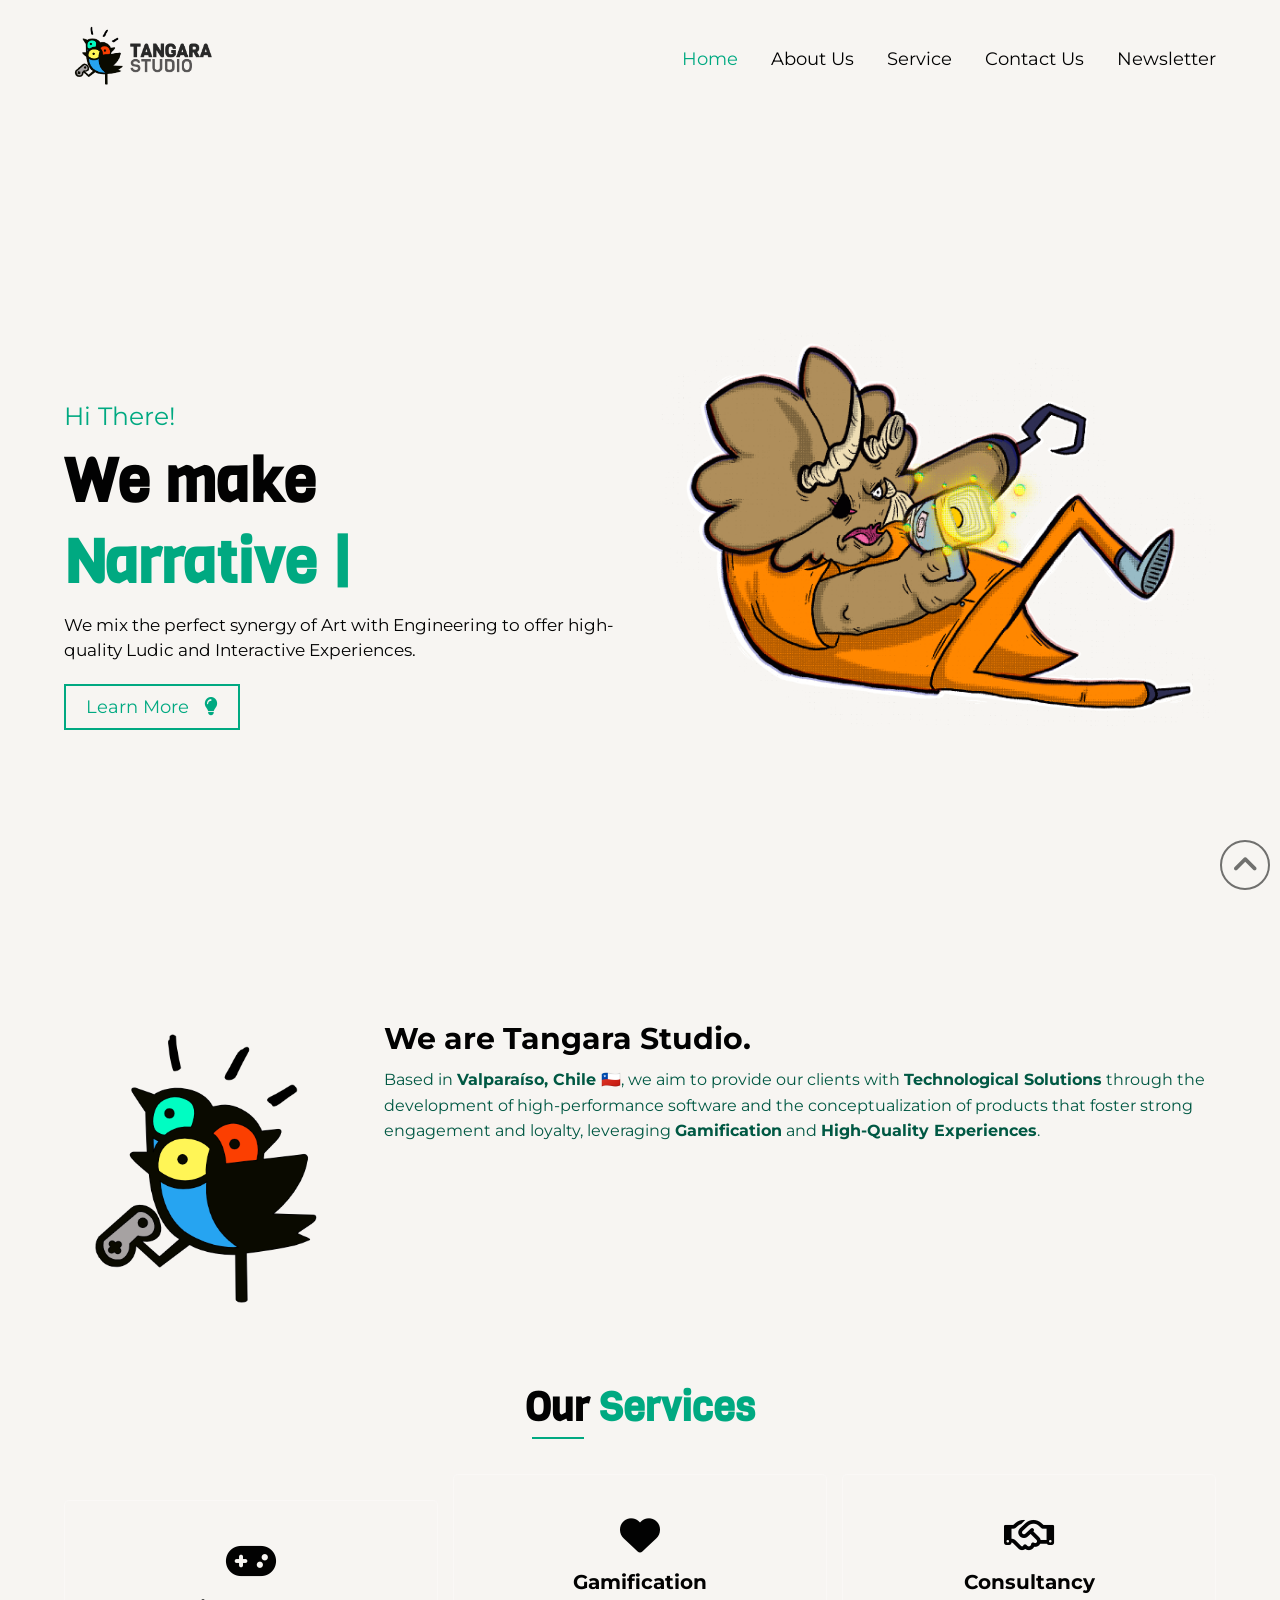
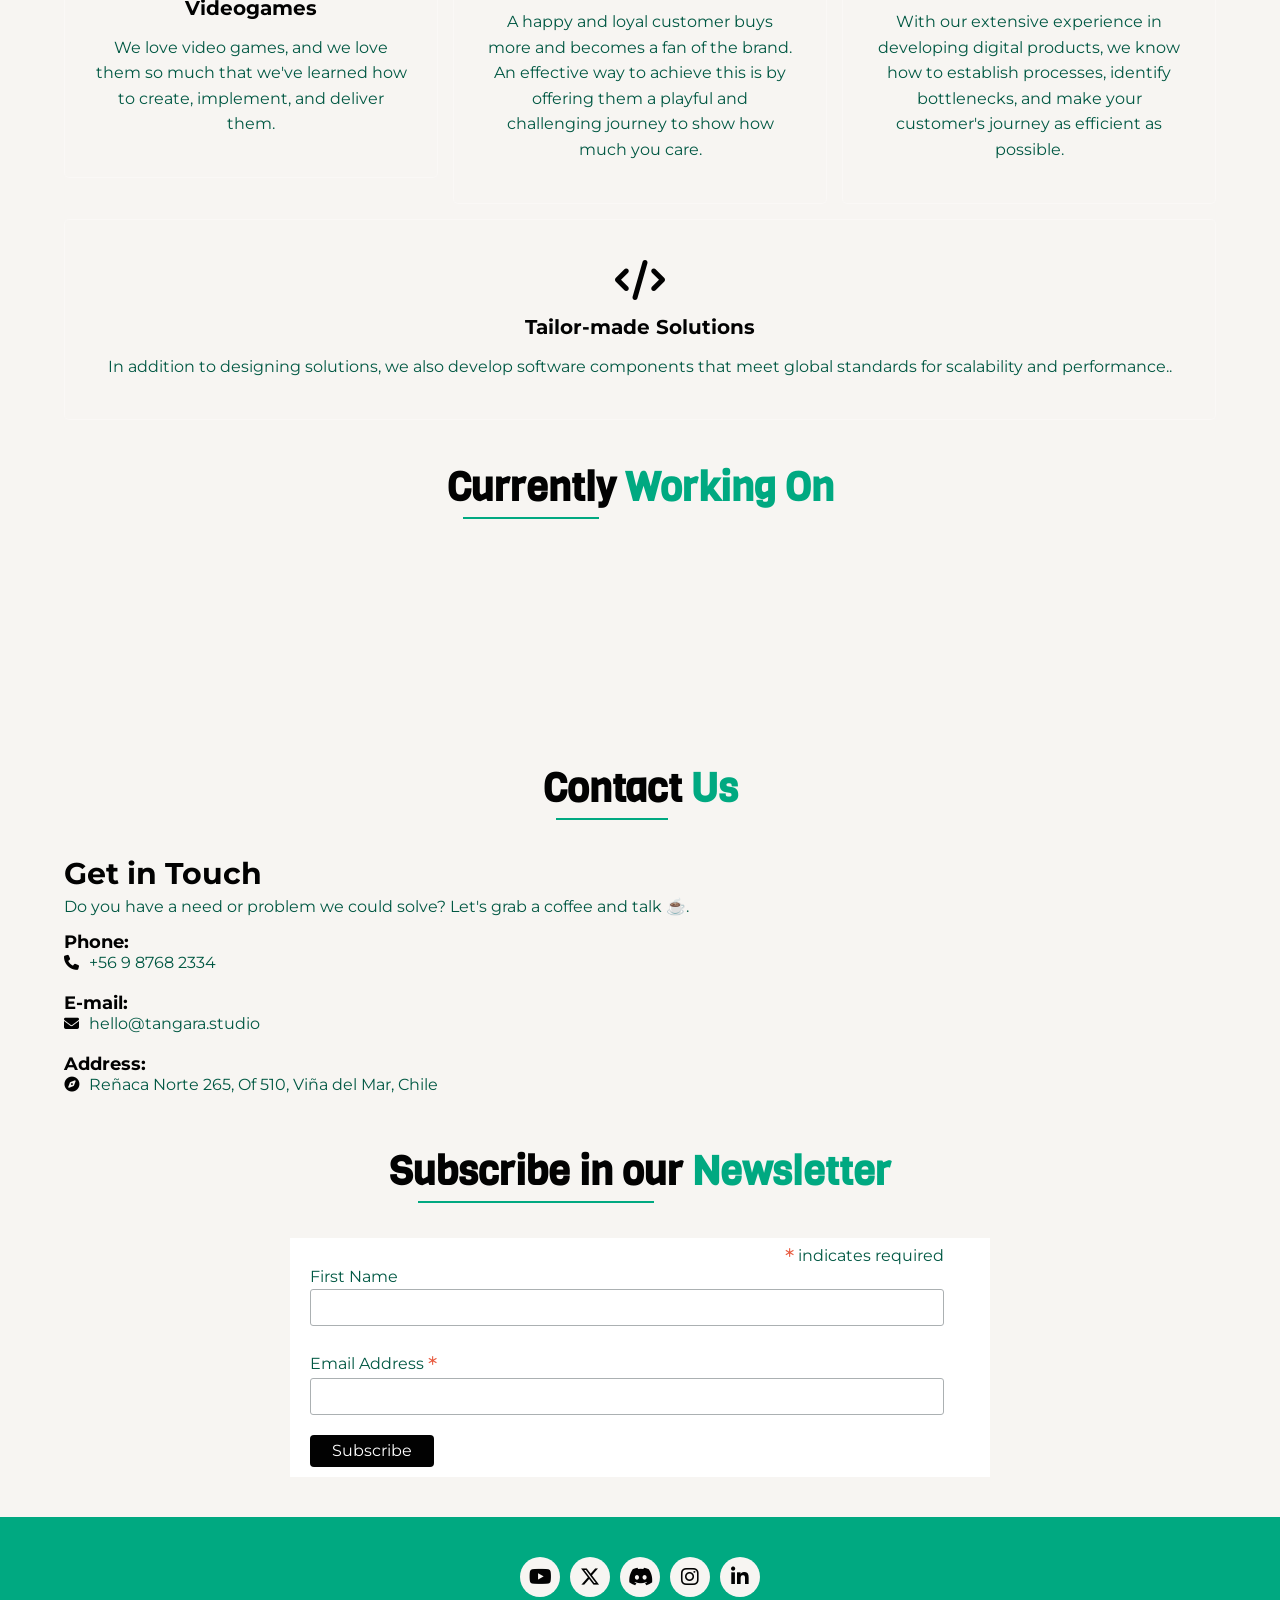
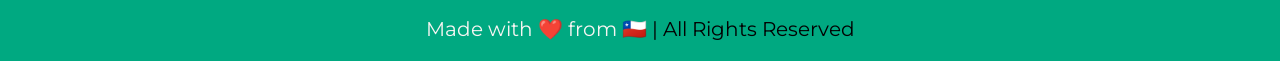
==== index.html @ 0d67e9f2 "Correcciones de CSS e inclusión de imágenes para carrousel" ====
<!DOCTYPE html>
<html lang="en">

<head>

    <meta charset="UTF-8">
    <meta http-equiv="X-UA-Compatible" content="IE=edge">
    <meta name="viewport" content="width=device-width, initial-scale=1.0">

    <!-- Title -->
    <title>Tangara Studio</title>

    <!-- Font-Awesome CSS -->
    <!-- <link rel="stylesheet" href="assets/vendors/font-awesome/css/all.min.css" /> -->
    <link rel="stylesheet" href="assets/vendors/fontawesome-free-6.6.0-web/css/all.css" />

    <!-- Swiper CSS -->
    <link rel="stylesheet" href="assets/vendors/swiper/swiper.css" />

    <!-- Magnific-Popup CSS -->
    <link rel="stylesheet" href="assets/vendors/magnific-popup/magnific-popup.css" />

    <!-- Custom Stylesheets -->
    <link rel="stylesheet" href="assets/css/main.css" />
    <link rel="stylesheet" href="assets/css/responsive.css" />

</head>

<body>


    <!-------------------- Scroll-Top Area (Start) -------------------->
    <a href="#home" class="scroll-top">
        <i class="fa-solid fa-angle-up"></i>
    </a>
    <!-------------------- Scroll-Top Area (End) -------------------->



    <!-------------------- Header Area (Start) -------------------->
    <header class="header">

        <!-- Logo -->
        <a class="logo" href="#home">
            <!-- <h2> Tangara Studio </h2>  -->
            <img src="assets/images/Logos/alpha Tangara horizontal@2x.png" alt="logo" width="160" />
        </a>
        <!-- Logo End -->

        <!-- Navbar -->
        <nav class="navbar">
            <a href="#home">Home</a>
            <a href="#about">About Us</a>
            <a href="#service">Service</a>
            <a href="#contact">Contact Us</a>
            <a href="#newsletter">Newsletter</a>
        </nav>

        <!-- Menubar -->
        <div class="fas fa-bars" id="menu-btn"></div>

    </header>
    <!-------------------- Header Area (End) -------------------->



    <!-------------------- Home Area (Start) -------------------->
    <section class="home" id="home">

        <div class="box-container">

            <div class="content">
                <div class="text">
                    <h2>Hi There!</h1>
                        <h1>We make <br><span class="typing-text"></span></h1>
                        <p>We mix the perfect synergy of Art with Engineering to offer high-quality Ludic and
                            Interactive Experiences.</p>
                        <a href="#about" class="btn">Learn More
                            <i class="fa-solid fa-lightbulb"></i>
                        </a>
                </div>
            </div>

            <div class="carousel-container">
                <img id="carousel-img" src="assets/images/TangaraCharacters/TS-dino.png" alt="Home-Carousel">
            </div>

        </div>

    </section>

    <!-------------------- Home Area (End) -------------------->



    <!-------------------- About Area (Start) -------------------->
    <section class="about" id="about">

        <div class="box-container">

            <img src="assets/images/Logos/alpha birds.png" width="300px" alt="About-Image" />


            <div class="content">

                <h2>We are Tangara Studio.</h2>
                <p>Based in <b>Valparaíso, Chile 🇨🇱</b>, we aim to provide our clients with <b>Technological
                        Solutions</b> through the development of high-performance software and the conceptualization of
                    products that foster strong engagement and loyalty, leveraging <b>Gamification</b> and
                    <b>High-Quality Experiences</b>.
                </p>

            </div>

        </div>

    </section>
    <!-------------------- About Area (End) -------------------->


    <!-------------------- Services Area (Start) -------------------->
    <section class="service" id="service">

        <div class="heading">
            <h2><span>Our</span> Services</h2>
        </div>

        <div class="box-container">

            <div class="service-item">
                <i class="fas fa-gamepad"></i>
                <h3>Videogames</h3>
                <p>We love video games, and we love them so much that we've learned how to create, implement, and
                    deliver them.</p>
            </div>

            <div class="service-item">
                <i class="fas fa-heart"></i>
                <h3>Gamification</h3>
                <p>A happy and loyal customer buys more and becomes a fan of the brand. An effective way to achieve this
                    is by offering them a playful and challenging journey to show how much you care.</p>
            </div>

            <div class="service-item">
                <i class="far fa-handshake"></i>
                <h3>Consultancy</h3>
                <p>With our extensive experience in developing digital products, we know how to establish processes,
                    identify bottlenecks, and make your customer's journey as efficient as possible.</p>
            </div>

            <div class="service-item">
                <i class="fas fa-code"></i>
                <h3>Tailor-made Solutions</h3>
                <p>In addition to designing solutions, we also develop software components that meet global standards
                    for scalability and performance..</p>
            </div>

        </div>

    </section>
    <!-------------------- Services Area (End) -------------------->

    <!-------------------- Currently Working on (Start) -------------------->
    <section class="working" id="working">

        <div class="heading">
            <h2><span>Currently</span> Working On</h2>
        </div>

        <iframe frameborder="10"
            src="https://itch.io/embed/2311735?linkback=true&amp;fg_color=020202&amp;link_color=00A981" width="552"
            height="167">
            <a href="https://tangara-studio.itch.io/dinopirates-from-inner-space">Dinopirates from Inner Space by
                Tangara Studio</a>
        </iframe>

    </section>
    <!-------------------- Currently Working on (End) -------------------->

    <!-------------------- Contact Area (Start) -------------------->
    <section class="contact" id="contact">

        <div class="heading">
            <h2><span>Contact</span> Us</h2>
        </div>

        <div class="box-container">

            <div class="contact-info">

                <h3>Get in Touch</h3>

                <p>Do you have a need or problem we could solve? Let's grab a coffee and talk ☕️.</p>

                <div class="info-item">
                    <h4>Phone:</h4>
                    <div class="detail">
                        <div class="fas fa-phone"></div>
                        <a href="tel:+56987682334">+56 9 8768 2334</a>
                    </div>
                </div>

                <div class="info-item">
                    <h4>E-mail:</h4>
                    <div class="detail">
                        <div class="fas fa-envelope"></div>
                        <a href="mailto:hello@tangara.studio">hello@tangara.studio</a>
                    </div>
                </div>

                <div class="info-item">
                    <h4>Address:</h4>
                    <div class="detail">
                        <div class="fas fa-compass"></div>
                        <a href="https://maps.app.goo.gl/rGtzah2mjFedoEVE9">Reñaca Norte 265, Of 510, Viña del Mar,
                            Chile</a>
                    </div>
                </div>
            </div>
        </div>

        </div>

    </section>
    <!-------------------- Contact Area (End) -------------------->


    <!-------------------- Newsletter (Start) -------------------->
    <section class="newsletter" id="newsletter">
        <div class="heading">
            <h2><span>Subscribe in our</span> Newsletter</h2>

            <!-- Este código fue copiado y pegado de Mailchimp para embeber el formulario -->
            <div id="mc_embed_shell">
                <!-- <link href="//cdn-images.mailchimp.com/embedcode/classic-061523.css" rel="stylesheet" type="text/css"> -->

                <div id="mc_embed_signup">
                    <form
                        action="https://gmail.us22.list-manage.com/subscribe/post?u=7eab723827e5bf510007f5cee&amp;id=c3466f1f83&amp;f_id=00d2d6e1f0"
                        method="post" id="mc-embedded-subscribe-form" name="mc-embedded-subscribe-form" class="validate"
                        target="_blank">
                        <div id="mc_embed_signup_scroll">
                            <!-- <h2>Subscribe</h2> -->
                            <div class="indicates-required">
                                <p><span class="asterisk">*</span> indicates required</p>
                            </div>
                            <div class="mc-field-group">
                                <label for="mce-FNAME">
                                    First Name
                                </label>
                                <input type="text" name="FNAME" class=" text" id="mce-FNAME" value="">
                            </div>
                            <div class="mc-field-group">
                                <label for="mce-EMAIL">Email Address <span class="asterisk">*</span>
                                </label>
                                <input type="email" name="EMAIL" class="required email" id="mce-EMAIL" value=""
                                    required="">
                            </div>
                            <div id="mce-responses" class="clear">
                                <div class="response" id="mce-error-response" style="display: none;"></div>
                                <div class="response" id="mce-success-response" style="display: none;"></div>
                            </div>
                            <div aria-hidden="true" style="position: absolute; left: -5000px;"><input type="text"
                                    name="b_7eab723827e5bf510007f5cee_c3466f1f83" tabindex="-1" value=""></div>
                            <div class="clear"><input type="submit" name="subscribe" id="mc-embedded-subscribe"
                                    class="button" value="Subscribe"></div>
                        </div>
                    </form>
                </div>

                <script type="text/javascript"
                    src="//s3.amazonaws.com/downloads.mailchimp.com/js/mc-validate.js"></script>
                <script
                    type="text/javascript">(function ($) { window.fnames = new Array(); window.ftypes = new Array(); fnames[1] = 'FNAME'; ftypes[1] = 'text'; fnames[0] = 'EMAIL'; ftypes[0] = 'email'; fnames[2] = 'LNAME'; ftypes[2] = 'text'; fnames[3] = 'ADDRESS'; ftypes[3] = 'address'; fnames[4] = 'PHONE'; ftypes[4] = 'phone'; fnames[5] = 'BIRTHDAY'; ftypes[5] = 'birthday'; }(jQuery)); var $mcj = jQuery.noConflict(true);</script>
            </div>

        </div>
    </section>
    <!-------------------- Newsletter (End) -------------------->


    <!-------------------- Footer Area (Start) -------------------->
    <footer>

        <div class="social">
            <!-- <a href="#" class="fab fa-facebook-f"></a> -->
            <a target="_blank" href="https://www.youtube.com/@TangaraStudio" class="fab fa-youtube"></a>
            <a target="_blank" href="https://x.com/TangaraStudio" class="fab fa-x-twitter"></a>
            <a target="_blank" href="https://discord.gg/HT5Vwm8eYu" class="fab fa-discord"></a>
            <a target="_blank" href="https://www.instagram.com/tangara.studio/" class="fab fa-instagram"></a>
            <a target="_blank" href="https://www.linkedin.com/company/tangara-studio/" class="fab fa-linkedin-in"></a>
        </div>

        <div class="content">
            <p><span>Made with ❤️ from 🇨🇱</span> | All Rights Reserved</p>
        </div>
    </footer>
    <!-------------------- Footer Area (End) -------------------->

    <!-- JQuery -->
    <script src="assets/vendors/jquery/jquery-3.6.0.js"></script>

    <!-- SWIPER JS -->
    <script src="assets/vendors/swiper/swiper.js"></script>

    <!-- Magnific-Popup JS -->
    <script src="assets/vendors/magnific-popup/jquery.magnific-popup.js"></script>

    <!-- Typed JS -->
    <script src="assets/vendors/typed/typed.js"></script>

    <!-- Custom Script File -->
    <script src="assets/js/script.js"></script>
    <script src="assets/js/scroll-spy.js"></script>
    <script src="assets/js/counter-up.js"></script>
    <script src="assets/js/portfolio.js"></script>
    <script src="assets/js/testi-slider.js"></script>
    <script src="assets/js/blog-slider.js"></script>

    <!---------------- Custom Script ---------------->

    <!-- Typed Script -->
    <script>
        var typed = new Typed('.typing-text', {
            strings: ['Narrative Experiences', 'Videogames', 'Tailor-made Solutions', 'Gamification'],
            typeSpeed: 120,
            loop: true
        });
    </script>

    <!-- Carousel -->
    <script src="assets/js/carrousel.js"></script>

</body>

</html>
---- assets/css/main.css ----
/* Table of Contents
----------------------------------

0- Global CSS
1- Heading CSS
2- Button CSS
3- Header Area CSS
4- Home Area CSS
5- About Area CSS
6- Services Area CSS
7- Currently Working On CSS
8- Contact Area CSS
9- Newsletter Area CSS
10- Footer Area CSS
11- Scroll-Top Area CSS

*/


/*--------------------- 0- Global CSS (Start) ---------------------*/
/*@import url('https://fonts.googleapis.com/css2?family=Roboto:wght@100;300;400;500;700;900&display=swap');*/
@import url('https://fonts.googleapis.com/css2?family=Viga&display=swap');
@import url('https://fonts.googleapis.com/css2?family=Montserrat:ital,wght@0,100..900;1,100..900&family=Viga&display=swap');


:root {
    --darkgreen: #BC8CF2;
    --green: #00FDC2;
    --darkgreen: #00A981;
    --white: #F7F5F2;
    --black: #020202;
    --grey: #005843;

    --titles-font-family: "Viga", sans-serif;
    --font-family: "Montserrat", sans-serif;
}

* {
    font-family: var(--font-family);
    -webkit-box-sizing: border-box;
    box-sizing: border-box;
    margin: 0;
    padding: 0;
    text-decoration: none;
    border: none;
    outline: none;
    -webkit-transition: all 0.2s linear;
    -moz-transition: all 0.2s linear;
    -o-transition: all 0.2s linear;
    transition: all 0.2s linear;
}

*::selection {
    color: var(--black);
    background-color: var(--darkgreen);
}

html {
    font-size: 62.5%;
    overflow-x: hidden;
    scroll-behavior: smooth;
    scroll-padding-top: 6rem;
}

body {
    background-color: var(--white);
}

section {
    padding: 2rem 5%;
}

::-webkit-scrollbar {
    width: 0.8rem;
}

::-webkit-scrollbar-thumb {
    border-radius: 1rem;
    background-color: var(--darkgreen);
}

::-webkit-scrollbar-track {
    background-color: var(--white);
}

.swiper-pagination-bullet {
    height: 1rem;
    width: 1rem;
    border-radius: 50rem;
    background-color: var(--grey);
}

.swiper-pagination-bullet-active {
    width: 3rem;
    background: var(--darkgreen);
}

/*--------------------- 0- Global CSS (End) ---------------------*/



/*--------------------- 1- Heading CSS (Start) ---------------------*/
.heading {
    margin-bottom: 2rem;
}

.heading h2 {
    font-family: var(--titles-font-family);
    text-align: center;
    padding-bottom: 2rem;
    color: var(--darkgreen);
    font-size: 4rem;
}

.heading h2 span {
    font-family: var(--titles-font-family);
    position: relative;
    z-index: 0;
    color: var(--black);
}

.heading h2 span::before {
    content: '';
    position: absolute;
    bottom: -0.5rem;
    left: 0;
    z-index: -1;
    background: var(--darkgreen);
    height: 0.2rem;
    width: 80%;
    margin-left: 10%;
}

/*--------------------- 1- Heading CSS (End) ---------------------*/



/*--------------------- 2- Button CSS (Start) ---------------------*/
.btn {
    display: inline-block;
    padding: 1rem 2rem;
    font-size: 1.8rem;
    color: var(--darkgreen);
    background-color: transparent;
    border: 0.2rem solid var(--darkgreen);
}

.btn i {
    padding-left: 1rem;
}

.btn:hover {
    color: var(--black);
    background-color: var(--darkgreen);
    cursor: pointer;
}

/*--------------------- 2- Button CSS (End) ---------------------*/



/*--------------------- 3- Header Area CSS (Start) ---------------------*/
header {
    position: fixed;
    top: 0;
    left: 0;
    width: 100%;
    padding: 2rem 5%;
    display: -webkit-box;
    display: -ms-flexbox;
    display: flex;
    -webkit-box-pack: justify;
    -ms-flex-pack: justify;
    justify-content: space-between;
    -webkit-box-align: center;
    -ms-flex-align: center;
    align-items: center;
    background: transparent;
    -webkit-transition: all 0.5s linear;
    -moz-transition: all 0.5s linear;
    -o-transition: all 0.5s linear;
    transition: all 0.5s linear;
    z-index: 999;
}

header.sticky {
    border-bottom: 0.1rem solid var(--darkgreen);
    /* background: rgba(255, 255, 255, 0.8); */
    background: var(--white);
    opacity: 0.9;
}

header .logo h2 {
    font-size: 2.5rem;
    font-weight: 900;
    color: var(--darkgreen);
    text-transform: uppercase;
    letter-spacing: 0.2rem;
}

header .navbar a {
    color: var(--black);
    font-size: 1.8rem;
    margin-left: 3rem;
}

header .navbar a:hover,
header .navbar a.active {
    color: var(--darkgreen);
}

header #menu-btn {
    font-size: 3rem;
    color: var(--black);
    cursor: pointer;
    -webkit-transition: all 0.5s linear;
    -moz-transition: all 0.5s linear;
    -o-transition: all 0.5s linear;
    transition: all 0.5s linear;
    display: none;
}

header .fa-times {
    -webkit-transform: rotate(180deg);
    transform: rotate(180deg);
}

header #menu-btn:hover {
    color: var(--darkgreen);
}

/*--------------------- 3- Header Area CSS (End) ---------------------*/


/* TEMP */


/*CSS3 Animation Effects for Magnific Popup*/

/* start state */
.mfp-newspaper .mfp-with-anim {
    opacity: 0;
    -webkit-transition: all 0.2s ease-in-out;
    transition: all 0.2s ease-in-out;

    -webkit-transform: scale(0) rotate(500deg);
    transform: scale(0) rotate(500deg);
}

.mfp-newspaper.mfp-bg {
    opacity: 0;
    -webkit-transition: all 0.2s ease-in-out;
    transition: all 0.2s ease-in-out;
}

/* animate in */
.mfp-newspaper.mfp-ready .mfp-with-anim {
    opacity: 1;
    -webkit-transform: scale(1) rotate(0deg);
    transform: scale(1) rotate(0deg);
}

.mfp-newspaper.mfp-ready.mfp-bg {
    opacity: 0.8;
}

/* animate out */
.mfp-newspaper.mfp-removing .mfp-with-anim {
    -webkit-transform: scale(0) rotate(500deg);
    transform: scale(0) rotate(500deg);
    opacity: 0;
}

.mfp-newspaper.mfp-removing.mfp-bg {
    opacity: 0;
}


/*--------------------- 4- Home Area CSS (Start) ---------------------*/
.home {
    padding: 0rem 5%;
    margin-top: 80px;
    background-color: var(--white);
    min-height: 100vh;
}

.home .box-container {
    min-height: 100vh;
    display: -webkit-box;
    display: -ms-flexbox;
    display: flex;
    -webkit-box-pack: center;
    -ms-flex-pack: center;
    justify-content: center;
    -webkit-box-align: center;
    -ms-flex-align: center;
    align-items: center;
    -ms-flex-wrap: wrap;
    flex-wrap: wrap;
    gap: 4rem;
}

.home .carousel-container {
    text-align: center;
    -webkit-box-flex: 1;
    -ms-flex: 1 1 40rem;
    flex: 1 1 40rem;
    /* width: 500px;
    height: 300px;
    position: relative;
    margin: auto;
    overflow: hidden; */
}

.home .carousel-container img {
    /* height: 40rem;
    width: 40rem;
    object-fit: scale-down; */
    width: 100%;
    height: 100%;
    object-fit: scale-down;
    /* position: absolute; */
    /* opacity: 0; */
    transition: opacity 1s ease-in-out, transform 1s ease-out; /* Transición de entrada/salida */
}

.visible {
    opacity: 1;
    transform: translateX(0px);
}

.invisible {
    opacity: 0;
    transform: translateX(-50px); 
}

.home .content {
    -webkit-box-flex: 1;
    -ms-flex: 1 1 40rem;
    flex: 1 1 40rem;

    display: -webkit-box;
    display: -ms-flexbox;
    display: flex;

    -webkit-box-pack: center;
    -ms-flex-pack: center;
    justify-content: center;

    -webkit-box-align: center;
    -ms-flex-align: center;
    align-items: center;

    margin-top: 7rem;
}

.home .content h2 {
    font-size: 2.5rem;
    font-weight: 400;
    color: var(--darkgreen);
}

.home .content h1 {
    font-family: var(--titles-font-family);
    font-size: 6rem;
    color: var(--black);
    padding: 1rem 0;
    text-transform: none;
}

.home .content h1 span {
    font-family: var(--titles-font-family);
    color: var(--darkgreen);

}

.home .content p {
    font-size: 1.7rem;
    font-weight: 400;
    color: var(--black);
    padding-bottom: 2rem;
    line-height: 1.5;
}

/*--------------------- 4- Home Area CSS (End) ---------------------*/



/*--------------------- 5- About Area CSS (Start) ---------------------*/
.about .box-container {
    display: -webkit-box;
    display: -ms-flexbox;
    display: flex;
    -webkit-box-pack: center;
    -ms-flex-pack: center;
    justify-content: center;
    -ms-flex-wrap: wrap;
    flex-wrap: wrap;
    gap: 2rem;
    padding: 2rem 0;
}

.about .image {
    width: 32rem;
    text-align: center;
}

.about .image img {
    width: 100%;
    border: 1rem solid var(--darkgreen);
}

.about .content {
    -webkit-box-flex: 1;
    -ms-flex: 1 1 55rem;
    flex: 1 1 55rem;
}

.about .content h2 {
    font-size: 3rem;
    color: var(--black);
    padding-bottom: 1rem;
}

.about .content>p {
    font-size: 1.6rem;
    color: var(--grey);
    line-height: 1.6;
    padding-bottom: 1rem;
}

.about .content .about-info {
    display: -webkit-box;
    display: -ms-flexbox;
    display: flex;
    -webkit-box-pack: start;
    -ms-flex-pack: start;
    justify-content: flex-start;
    -webkit-box-align: center;
    -ms-flex-align: center;
    align-items: center;
    -ms-flex-wrap: wrap;
    flex-wrap: wrap;
    gap: 1rem;
}

.about .content .about-info .info {
    -webkit-box-flex: 1;
    -ms-flex: 1 1 15rem;
    flex: 1 1 15rem;
}

.about .content .about-info .info h4 {
    font-size: 1.6rem;
    color: var(--black);
    padding-bottom: 1rem;
}

.about .content .about-info .info span {
    font-size: 1.6rem;
    font-weight: 400;
    color: var(--grey);
}

.about .content .about-info .info .btn {
    margin-top: 1rem;
}

.counting {
    -webkit-box-flex: 1;
    -ms-flex: 1 1 35rem;
    flex: 1 1 35rem;
    display: -webkit-box;
    display: -ms-flexbox;
    display: flex;
    -webkit-box-align: center;
    -ms-flex-align: center;
    align-items: center;
    -webkit-box-pack: center;
    -ms-flex-pack: center;
    justify-content: center;
    -ms-flex-wrap: wrap;
    flex-wrap: wrap;
    gap: 1rem;
}

.counting .box {
    -webkit-box-flex: 1;
    -ms-flex: 1 1 18rem;
    flex: 1 1 18rem;
    text-align: center;
    background-color: #222;
    padding: 2rem;
}

.counting .box .count {
    font-size: 3.5rem;
    color: var(--darkgreen);
    padding-bottom: 0.5rem;
}

.counting .box h3 {
    font-size: 1.8rem;
    color: var(--black);
}

.skill-container {
    padding: 2rem 0;
}

.skills {
    display: -webkit-box;
    display: -ms-flexbox;
    display: flex;
    -ms-flex-wrap: wrap;
    flex-wrap: wrap;
}

.skill-item {
    -webkit-box-flex: 1;
    -ms-flex: 1 1 30rem;
    flex: 1 1 30rem;
    margin-right: 1.5rem;
}

.skill-item .box {
    padding: 1rem 0;
}

.skill-item .box h3 {
    display: -webkit-box;
    display: -ms-flexbox;
    display: flex;
    -webkit-box-pack: justify;
    -ms-flex-pack: justify;
    justify-content: space-between;
    padding: .7rem 0;
    font-size: 1.7rem;
    color: var(--black);
    font-weight: 400;
}

.skill-item .box .progress-bar {
    width: 100%;
    background: #222;
    overflow: hidden;
    height: 1rem;
    border-radius: 50rem;
}

.skill-item .box .progress-bar span {
    display: block;
    height: 100%;
    background: var(--darkgreen);
}

.skill-item.item1 .box:nth-child(1) .progress-bar span {
    width: 95%;
}

.skill-item.item1 .box:nth-child(2) .progress-bar span {
    width: 90%;
}

.skill-item.item1 .box:nth-child(3) .progress-bar span {
    width: 85%;
}

.skill-item.item2 .box:nth-child(1) .progress-bar span {
    width: 75%;
}

.skill-item.item2 .box:nth-child(2) .progress-bar span {
    width: 65%;
}

.skill-item.item2 .box:nth-child(3) .progress-bar span {
    width: 60%;
}

/*--------------------- 5- About Area CSS (End) ---------------------*/


/*--------------------- 6- Services Area CSS (Start) ---------------------*/
.service .box-container {
    display: -webkit-box;
    display: -ms-flexbox;
    display: flex;
    -webkit-box-pack: center;
    -ms-flex-pack: center;
    justify-content: center;
    -webkit-box-align: center;
    -ms-flex-align: center;
    align-items: center;
    -ms-flex-wrap: wrap;
    flex-wrap: wrap;
    gap: 1.5rem;
}

.service-item {
    -webkit-box-flex: 1;
    -ms-flex: 1 1 33rem;
    flex: 1 1 33rem;
    background-color: var(--white);
    padding: 4rem 3rem;
    text-align: center;
    border: 0.1rem solid rgba(255, 255, 255, 0.3);
    border-radius: 0.5rem;
    -webkit-transition: all 0.5s linear;
    -moz-transition: all 0.5s linear;
    -o-transition: all 0.5s linear;
    transition: all 0.5s linear;
}

.service-item:hover {
    background-color: var(--darkgreen);
}

.service-item i {
    color: var(--black);
    font-size: 4rem;
}

.service-item h3 {
    font-size: 2rem;
    color: var(--black);
    padding: 1.5rem 0;
}

.service-item p {
    font-size: 1.6rem;
    color: var(--grey);
    line-height: 1.6;
}

.service-item:hover p {
    color: var(--black);
}

/*--------------------- 6- Services Area CSS (End) ---------------------*/

/*--------------------- 7- Currently Working On (Start) ---------------------*/


.working iframe {
    display: block;
    margin-left: auto;
    margin-right: auto;
    width: 80%;
    max-width: 700px;
    /* Máximo ancho */
    min-width: 517px;
    /* Mínimo ancho */
}

/*--------------------- 7- Currently Working On (End) ---------------------*/

/*--------------------- 8- Contact Area CSS (Start) ---------------------*/
.contact .alert {
    font-size: 2rem;
    color: var(--darkgreen);
    border-radius: 0.5rem;
    padding-left: 1rem;
}

.contact .box-container {
    display: -webkit-box;
    display: -ms-flexbox;
    display: flex;
    -webkit-box-pack: center;
    -ms-flex-pack: center;
    justify-content: center;
    -webkit-box-align: center;
    -ms-flex-align: center;
    align-items: center;
    -ms-flex-wrap: wrap;
    flex-wrap: wrap;
    gap: 2rem;
}

.contact-info {
    -webkit-box-flex: 1;
    -ms-flex: 1 1 42rem;
    flex: 1 1 42rem;
}

.contact-info h3 {
    font-size: 3rem;
    color: var(--black);
}

.contact-info>p {
    font-size: 1.6rem;
    color: var(--grey);
    padding: 0.5rem 0;
}

.contact-info a {
    font-size: 1.6rem;
    color: var(--grey);
}

.contact-info a:hover {
    font-size: 1.6rem;
    color: var(--darkgreen);
}

.contact-info .info-item {
    padding: 1rem 0;
}

.contact-info .info-item div {
    gap: 10px;
}

.contact-info .info-item .gmail,
.contact-info .info-item .linkedin,
.contact-info .info-item .github {
    text-transform: none;
}

.contact-info .info-item h4 {
    font-size: 1.8rem;
    color: var(--black);
}

.contact-info .info-item .detail {
    display: -webkit-box;
    display: -ms-flexbox;
    display: flex;
    -webkit-box-align: center;
    -ms-flex-align: center;
    align-items: center;
}

.contact-info .info-item .detail .fas,
.contact-info .info-item .detail .fab {
    border-radius: 50%;
    color: var(--black);
    display: -webkit-box;
    display: -ms-flexbox;
    display: flex;
    ;
    -webkit-box-pack: center;
    -ms-flex-pack: center;
    justify-content: center;
    -webkit-box-align: center;
    -ms-flex-align: center;
    align-items: center;
    font-size: 1.5rem;
}

.contact-info .info-item .detail p {
    font-size: 1.6rem;
    color: var(--grey);
    line-height: 1.6;
    padding-left: 1rem;
}

.contact-form {
    -webkit-box-flex: 1;
    -ms-flex: 1 1 42rem;
    flex: 1 1 42rem;
}

.contact-form .box {
    width: 100%;
    text-transform: none;
    color: var(--grey);
    font-size: 1.6rem;
    border: 0.1rem solid rgba(0, 0, 0, 0.1);
    padding: 1.5rem;
    margin: 0.5rem 0;
    background-color: #222;
}

.contact-form .box:focus {
    border-color: var(--black);
}

.contact-form .box::placeholder {
    color: var(--grey);
}

.contact-form textarea {
    height: 15rem;
    resize: none;
}

.contact-form .btn {
    margin-top: 1rem;
}

/*--------------------- 8- Contact Area CSS (End) ---------------------*/


/*--------------------- 9- Newsletter Area CSS (Start) ---------------------*/

/* MailChimp Form Embed Code - Classic - 12/17/2015 v10.7 */
#mc_embed_signup form {display:block; position:relative; text-align:left; margin: 20px}
#mc_embed_signup h2 {font-weight:bold; padding:0; margin:15px 0; font-size:1.4em;}
#mc_embed_signup input {border: 1px solid #ABB0B2; -webkit-border-radius: 3px; -moz-border-radius: 3px; border-radius: 3px;}
#mc_embed_signup input[type=checkbox]{-webkit-appearance:checkbox;}
#mc_embed_signup input[type=radio]{-webkit-appearance:radio;}
#mc_embed_signup input:focus {border-color:#333;}
#mc_embed_signup .small-meta {font-size: 11px;}
#mc_embed_signup .nowrap {white-space:nowrap;}

#mc_embed_signup .mc-field-group {clear:left; position:relative; width:96%; padding-bottom:3%; min-height:50px; display:grid;}
#mc_embed_signup .size1of2 {clear:none; float:left; display:inline-block; width:46%; margin-right:4%;}
* html #mc_embed_signup .size1of2 {margin-right:2%; /* Fix for IE6 double margins. */}
#mc_embed_signup .mc-field-group label {display:block; margin-bottom:3px;}
#mc_embed_signup .mc-field-group input {display:block; width:100%; padding:8px 0; text-indent:2%;}
#mc_embed_signup .mc-field-group select {display:inline-block; width:99%; padding:5px 0; margin-bottom:2px;}
#mc_embed_signup .mc-address-fields-group {display:flex; flex-direction:row; justify-content:space-evenly; width:96%; gap:15px;}
#mc_embed_signup .mc-sms-phone-group {display:flex; flex-direction:row; justify-content:space-evenly; width:96%; gap:15px; padding-top:5px;}

#mc_embed_signup .datefield, #mc_embed_signup .phonefield-us{padding:5px 0;}
#mc_embed_signup .datefield input, #mc_embed_signup .phonefield-us input{display:inline; width:60px; margin:0 2px; letter-spacing:1px; text-align:center; padding:5px 0 2px 0;}
#mc_embed_signup .phonefield-us .phonearea input, #mc_embed_signup .phonefield-us .phonedetail1 input{width:40px;}
#mc_embed_signup .datefield .monthfield input, #mc_embed_signup .datefield .dayfield input{width:30px;}
#mc_embed_signup .datefield label, #mc_embed_signup .phonefield-us label{display:none;}

#mc_embed_signup .indicates-required {text-align:right; font-size:11px; margin-right:4%;}
#mc_embed_signup .asterisk {color:#e85c41; font-size:150%; font-weight:normal; position:relative; top:5px;}     
#mc_embed_signup .clear {clear:both;}
#mc_embed_signup .foot {display:grid; grid-template-columns: 3fr 1fr; width:96%; align-items: center;}
@media screen and (max-width:400px) {#mc_embed_signup .foot {display:grid; grid-template-columns: 1fr; width:100%; align-items: center;}}

@media screen and (max-width:400px) {#mc_embed_signup .referralBadge {width:50%;}}

#mc_embed_signup .brandingLogo {justify-self:right;}
@media screen and (max-width:400px) {#mc_embed_signup .brandingLogo {justify-self:left;}}

#mc_embed_signup .mc-field-group.input-group ul {margin:0; padding:5px 0; list-style:none;}
#mc_embed_signup .mc-field-group.input-group ul li {display:block; padding:3px 0; margin:0;}
#mc_embed_signup .mc-field-group.input-group label {display:inline;}
#mc_embed_signup .mc-field-group.input-group input {display:inline; width:auto; border:none;}

#mc_embed_signup div#mce-responses {float:left; top:-1.4em; padding:0em .5em 0em .5em; overflow:hidden; width:90%; margin: 0 5%; clear: both;}
#mc_embed_signup div.response {margin:1em 0; padding:1em .5em .5em 0; font-weight:bold; float:left; top:-1.5em; z-index:1; width:80%;}
#mc_embed_signup #mce-error-response {display:none;}
#mc_embed_signup #mce-success-response {color:#529214; display:none;}
#mc_embed_signup label.error {display:block; float:none; width:auto; margin-left:1.05em; text-align:left; padding:.5em 0;}
#mc_embed_signup .helper_text {color: #8d8985; margin-top: 2px; display: inline-block; padding: 3px; background-color: rgba(255,255,255,0.85); -webkit-border-radius: 3px; -moz-border-radius: 3px; border-radius: 3px; font-size: 14px; font-weight: normal; z-index: 1;}

#mc-embedded-subscribe {clear:both; width:auto; display:block; margin:1em 0 1em 5%;}
#mc_embed_signup #num-subscribers {font-size:1.1em;}
#mc_embed_signup #num-subscribers span {padding:.5em; border:1px solid #ccc; margin-right:.5em; font-weight:bold;}

#mc_embed_signup #mc-embedded-subscribe-form div.mce_inline_error {display:inline-block; margin:2px 0 1em 0; padding:3px; background-color:rgba(255,255,255,0.85); -webkit-border-radius: 3px; -moz-border-radius: 3px; border-radius: 3px; font-size:14px; font-weight:normal; z-index:1; color:#e85c41;}
#mc_embed_signup #mc-embedded-subscribe-form input.mce_inline_error {border:2px solid #e85c41;}


/* CUSTOM */

#mc_embed_signup {
    background: #fff;
    false;

    display: block;
    margin-left: auto;
    margin-right: auto;
    max-width: 700px;
    /* Máximo ancho */
    min-width: 517px;
    /* Mínimo ancho */
}

#mc_embed_signup label {
    font-size: 1.6rem;
    color: var(--grey);
}

#mc_embed_signup p {
    font-size: 1.6rem;
    color: var(--grey);
}

#mc_embed_signup input {
    font-size: 1.6rem;
    color: var(--grey);
}

#mc_embed_signup .button {
    clear: both;
    background-color: var(--black);
    border: 0 none;
    border-radius: 4px;
    transition: all 0.23s ease-in-out 0s;
    color: #FFFFFF;
    cursor: pointer;
    display: inline-block;
    font-size: 1.6rem;
    font-weight: normal;
    height: 32px;
    line-height: 32px;
    margin: 0 5px 10px 0;
    padding: 0 22px;
    text-align: center;
    text-decoration: none;
    vertical-align: top;
    white-space: nowrap;
    width: fit-content;
    width: -moz-fit-content;
}

#mc_embed_signup .button:hover {
    background-color: var(--darkgreen);
}

/*--------------------- 9- Newsletter Area CSS (End) ---------------------*/

/*--------------------- 10- Footer Area CSS (Start) ---------------------*/
footer {
    background-color: var(--darkgreen);
    padding: 2rem 0;
    text-align: center;
}

footer .contact-info {
    text-align: center;
}

footer .contact-info p {
    color: var(--white);
}

footer .contact-info .info-item .detail {
    justify-content: center;
}

footer .contact-info .info-item .detail .fa-phone {
    color: var(--white);
}

footer .contact-info .info-item .detail .fa-envelope {
    color: var(--white);
}

footer .contact-info .info-item .detail p {
    color: var(--white);
}

footer .social {
    display: -webkit-box;
    display: -ms-flexbox;
    display: flex;
    -webkit-box-pack: center;
    -ms-flex-pack: center;
    justify-content: center;
    padding: 2rem 0;
}

footer .social .fab {
    background-color: var(--white);
    border-radius: 50%;
    height: 4rem;
    width: 4rem;
    color: var(--black);
    font-size: 2rem;
    display: -webkit-box;
    display: -ms-flexbox;
    display: flex;
    -webkit-box-pack: center;
    -ms-flex-pack: center;
    justify-content: center;
    -webkit-box-align: center;
    -ms-flex-align: center;
    align-items: center;
    margin: 0 0.5rem;
}

footer .social .fab:hover {
    color: var(--white);
    background-color: var(--black);
}

footer .content p {
    font-size: 2rem;
    color: var(--black);
}

footer .content p span {
    color: var(--white);
}

/*--------------------- 10- Footer Area CSS (End) ---------------------*/



/*--------------------- 11- Scroll-Top (Start) ---------------------*/
.scroll-top {
    position: fixed;
    bottom: 1rem;
    right: 1rem;
    height: 5rem;
    width: 5rem;
    font-size: 3rem;
    font-weight: lighter;
    background: var(--white);
    color: var(--black);
    border: 0.2rem solid var(--black);
    border-radius: 50%;
    -webkit-transition: all 0.2s;
    -moz-transition: all 0.2s;
    -o-transition: all 0.2s;
    transition: all 0.2s;
    z-index: 999;
    display: -webkit-box;
    display: -ms-flexbox;
    display: flex;
    -webkit-box-pack: center;
    -ms-flex-pack: center;
    justify-content: center;
    -webkit-box-align: center;
    -ms-flex-align: center;
    align-items: center;
}

.scroll-top:hover {
    background: var(--black);
    color: var(--white);
}

/*--------------------- 11- Scroll-Top (End) ---------------------*/
---- assets/css/responsive.css ----
/*--------------------- Responsive (Start) ---------------------*/
@media (max-width: 991px){
    html{
        font-size: 55%;
    }
}

@media (max-width: 768px){
    header #menu-btn{
        display: block;
      } 
  
      .header .navbar{
        width: 30rem;
        position: absolute;
        right: 0; 
        top:100%;
        padding: 0rem 2rem;
        background: #F7F5F2;
        border: 0.1rem solid #BC8CF2;
        -webkit-transition: 0.2s linear;
        -moz-transition: 0.2s linear;
        -o-transition: 0.2s linear;
        transition: 0.2s linear;
        -webkit-transform: translateX(100%);
        transform: translateX(100%);
        height: calc(100vh - 6rem);
        overflow-y: auto;
        -webkit-box-shadow: 0 0.5rem 1rem rgba(0, 0, 0, 0.1);
        box-shadow: 0 0.5rem 1rem rgba(0, 0, 0, 0.1);
    }
  
    .header .navbar.active{
        -webkit-transform: translateX(0);
        transform: translateX(0);
    }
  
    .header .navbar a{
        display: block;
        color: #000000;
        padding: 1.5rem 0;
        margin: 1rem 0;
    }
  
    .navbar::-webkit-scrollbar{
        width: 0.8rem;
    }
  
    .navbar::-webkit-scrollbar-thumb{
        border-radius: 1rem;
        background-color: #BC8CF2;
    }
  
    .navbar::-webkit-scrollbar-track{
        background: transparent;
    }

    section, header{
        padding: 2rem;
    }

}

@media (max-width: 450px){
    html{
        font-size: 50%;
    }

    section, header{
        padding: 1rem;
    }



}

/*--------------------- Responsive (End) ---------------------*/
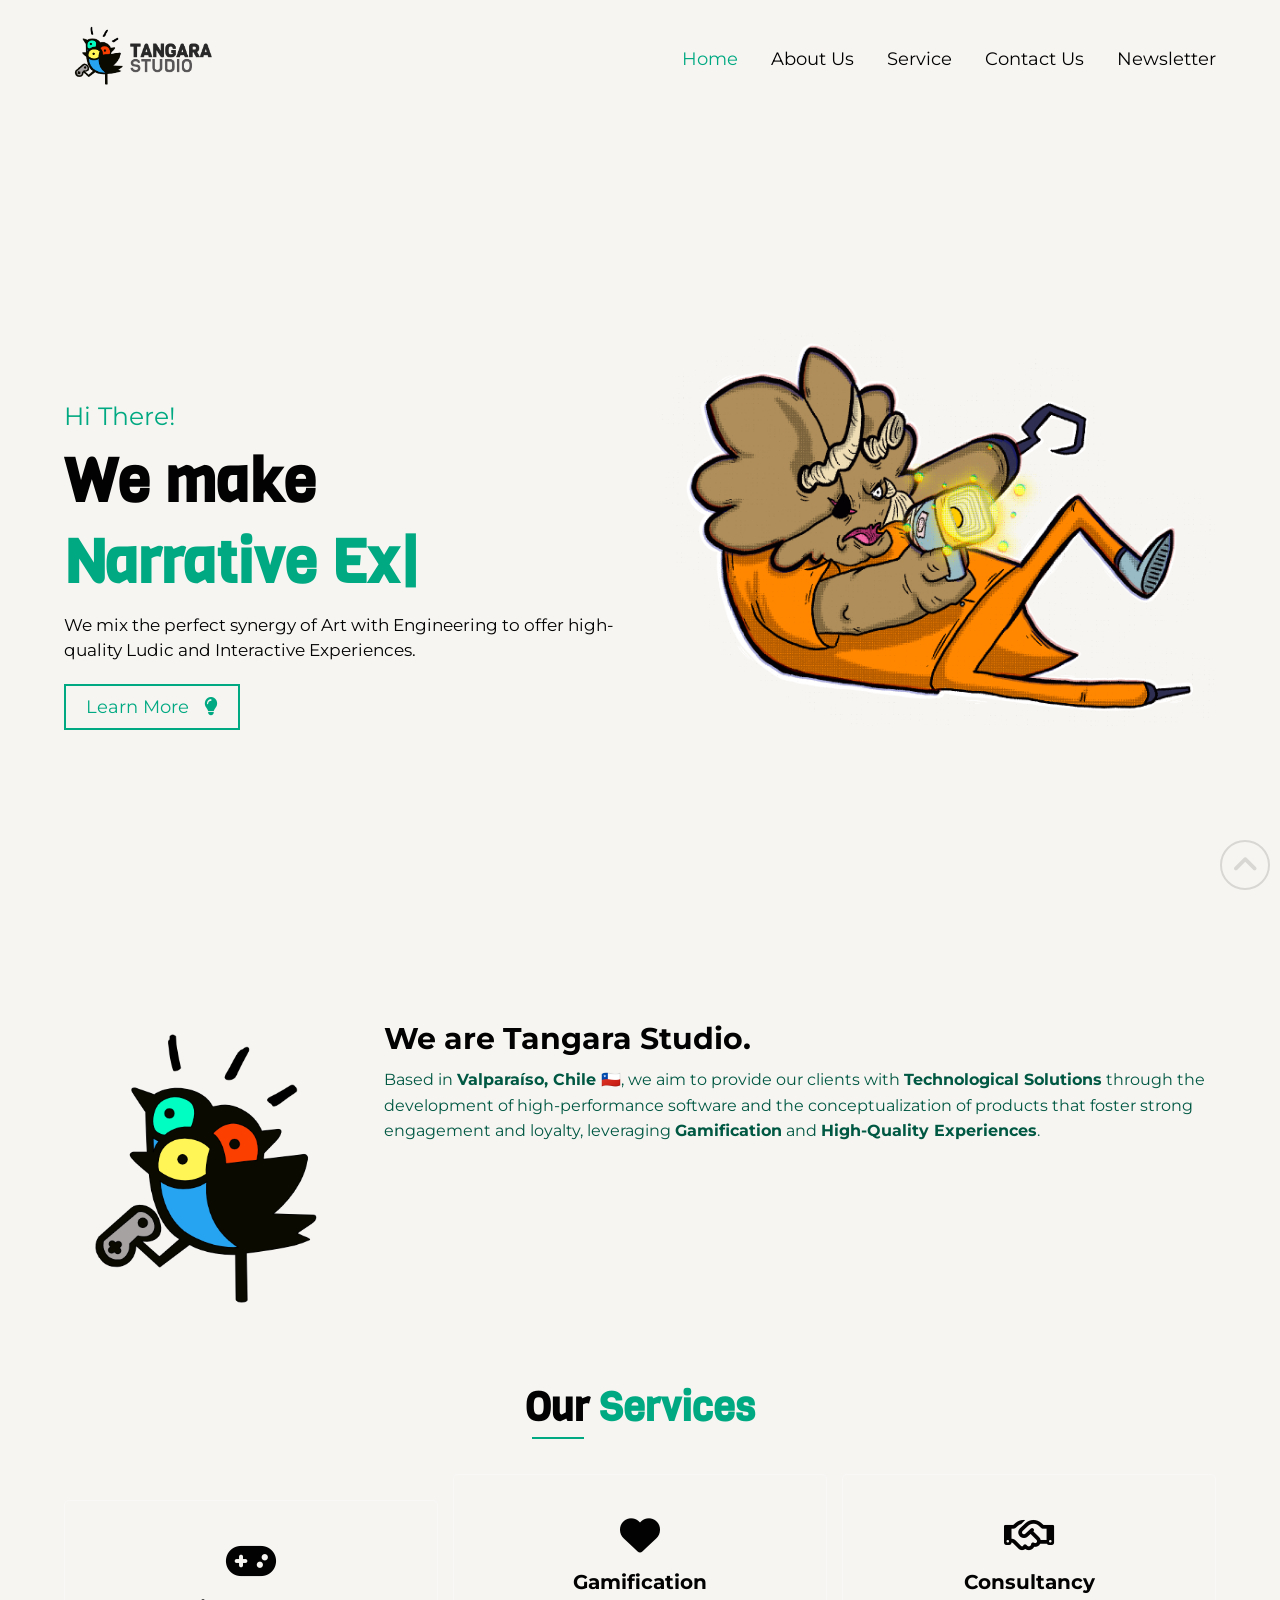
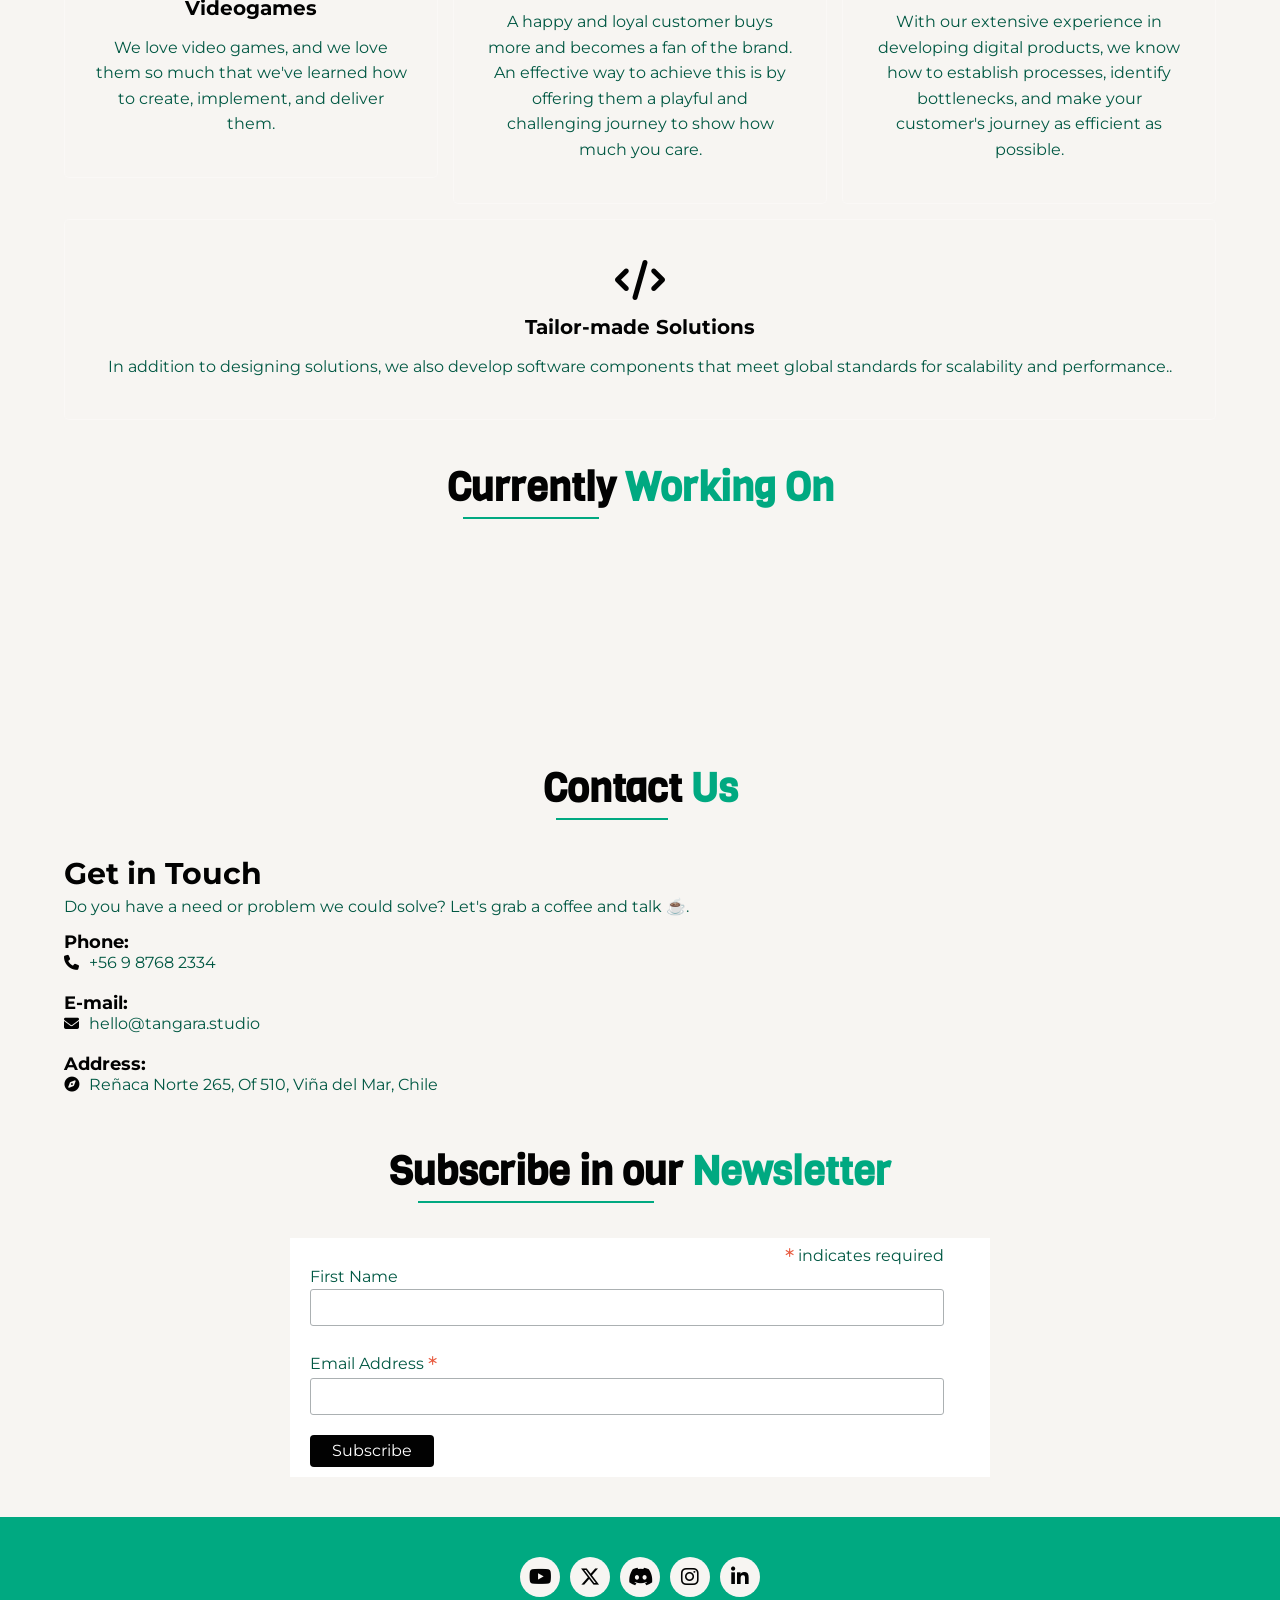
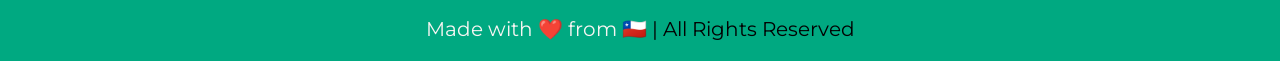
==== commit fbfe3141: "Inclusión de Google Analytics" ====
--- a/index.html
+++ b/index.html
@@ -2,6 +2,16 @@
 <html lang="en">
 
 <head>
+
+    <!-- Google tag (gtag.js) -->
+    <script async src="https://www.googletagmanager.com/gtag/js?id=G-SGRTCMGKL2"></script>
+    <script>
+        window.dataLayer = window.dataLayer || [];
+        function gtag() { dataLayer.push(arguments); }
+        gtag('js', new Date());
+
+        gtag('config', 'G-SGRTCMGKL2');
+    </script>
 
     <meta charset="UTF-8">
     <meta http-equiv="X-UA-Compatible" content="IE=edge">
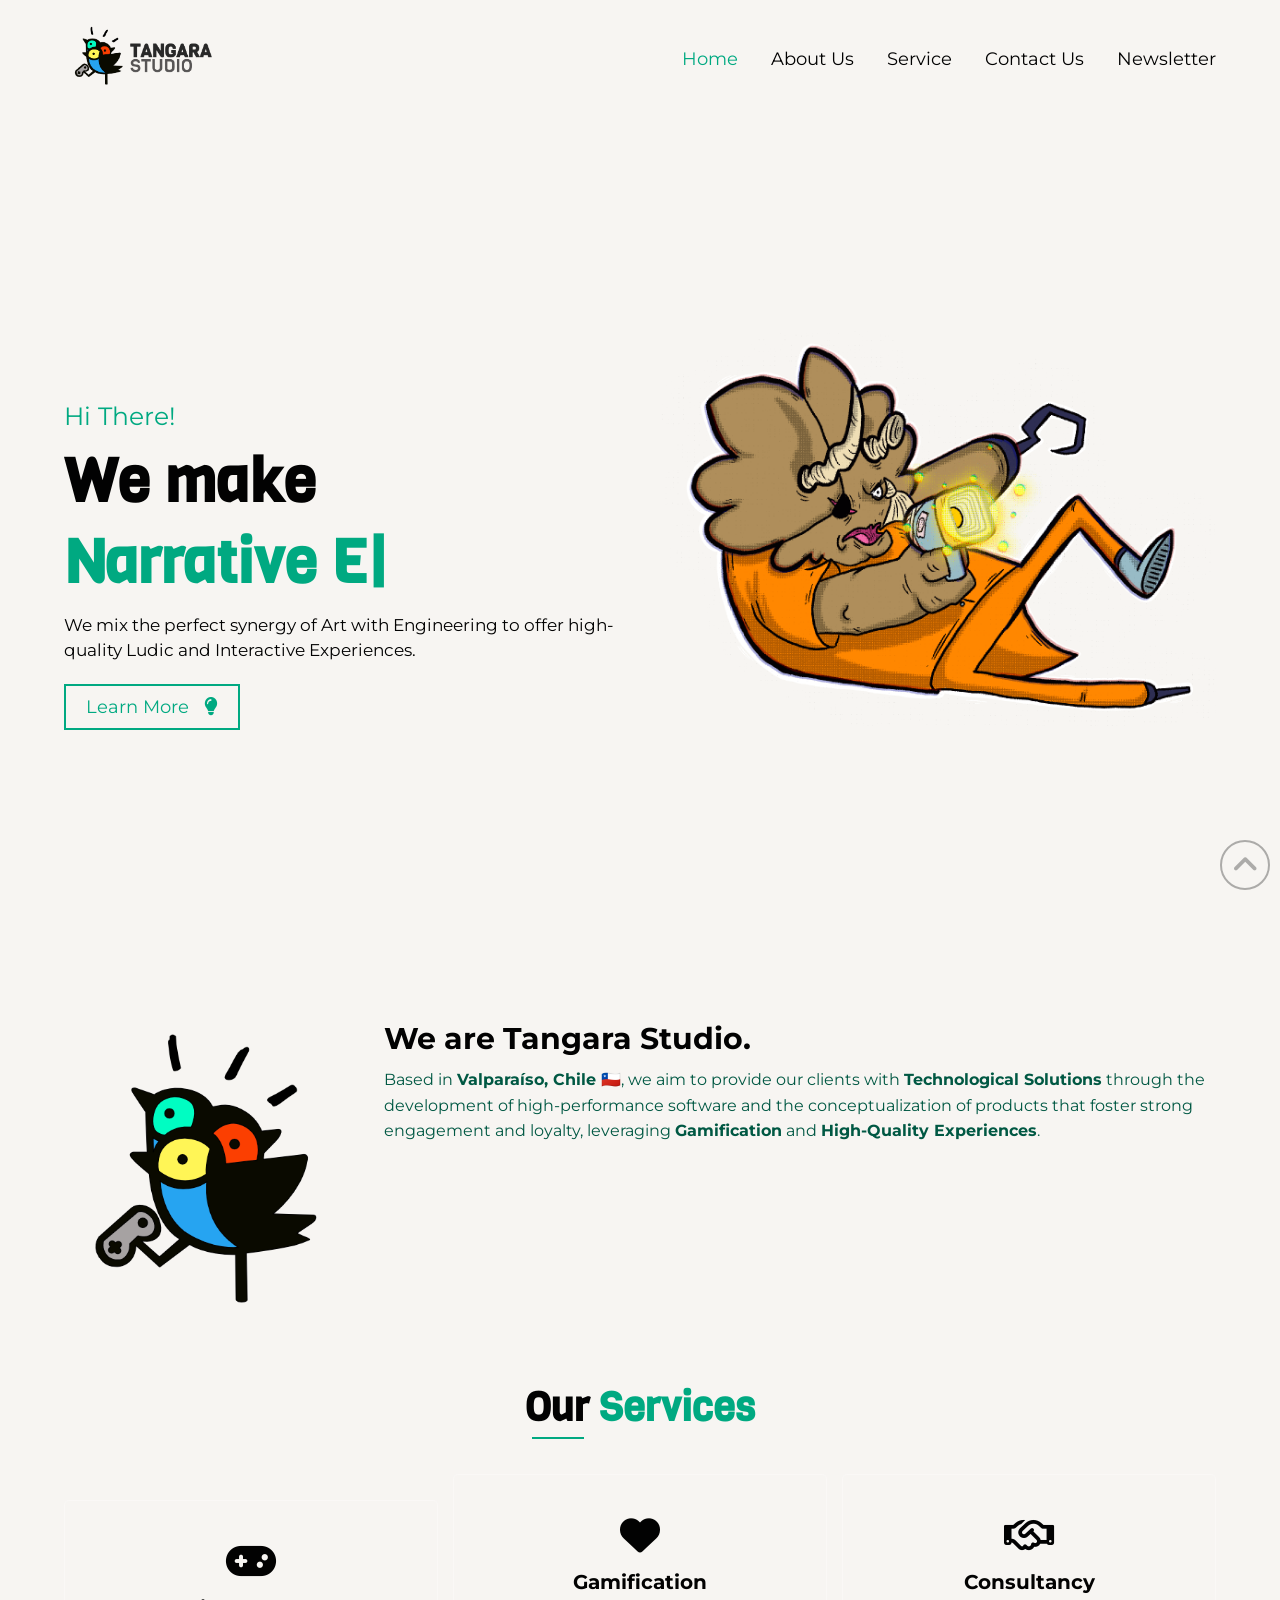
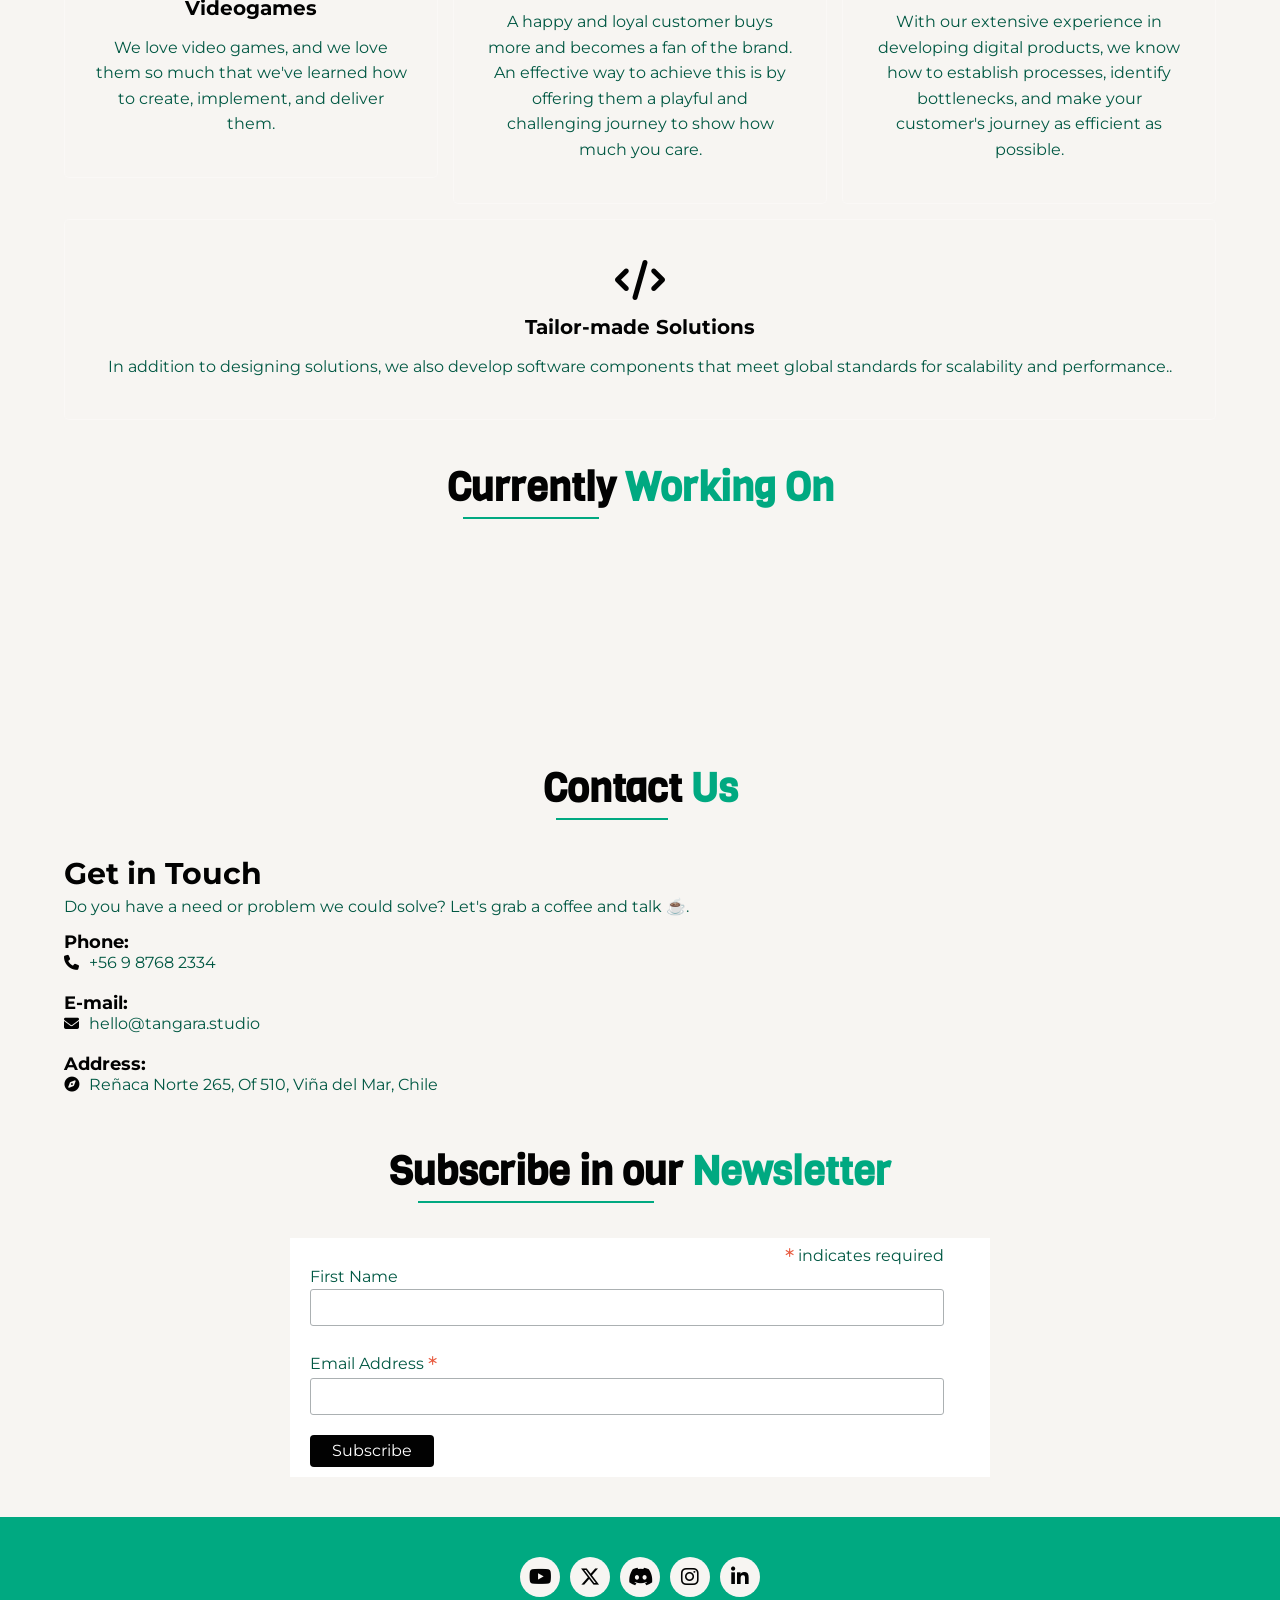
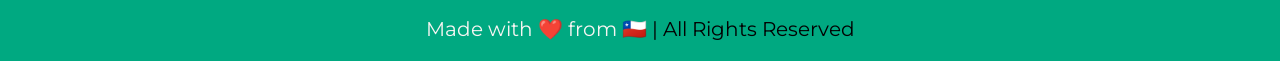
==== commit f7992271: "Inclusión de metadrescripción" ====
--- a/index.html
+++ b/index.html
@@ -16,6 +16,7 @@
     <meta charset="UTF-8">
     <meta http-equiv="X-UA-Compatible" content="IE=edge">
     <meta name="viewport" content="width=device-width, initial-scale=1.0">
+    <meta name="description" content="We mix the perfect synergy of Art with Engineering to offer high-quality Ludic and Interactive Experiences.">
 
     <!-- Title -->
     <title>Tangara Studio</title>
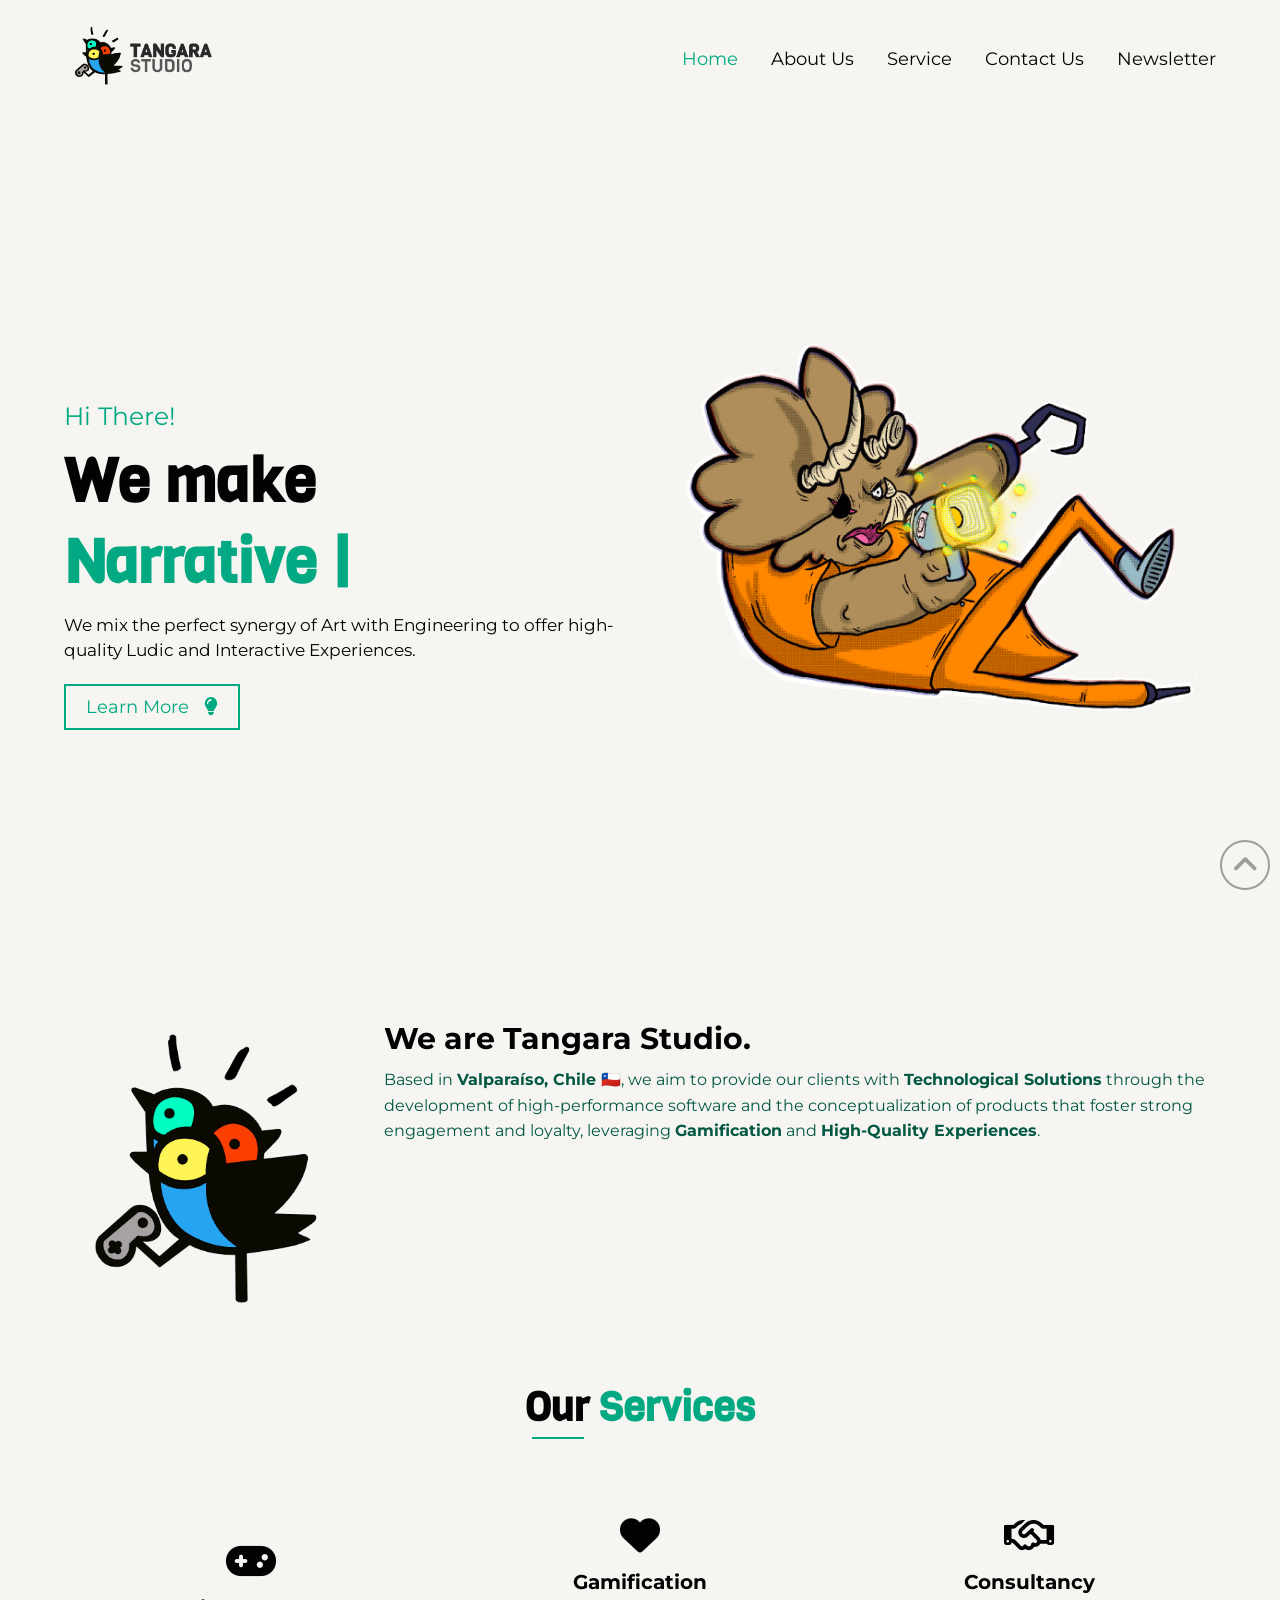
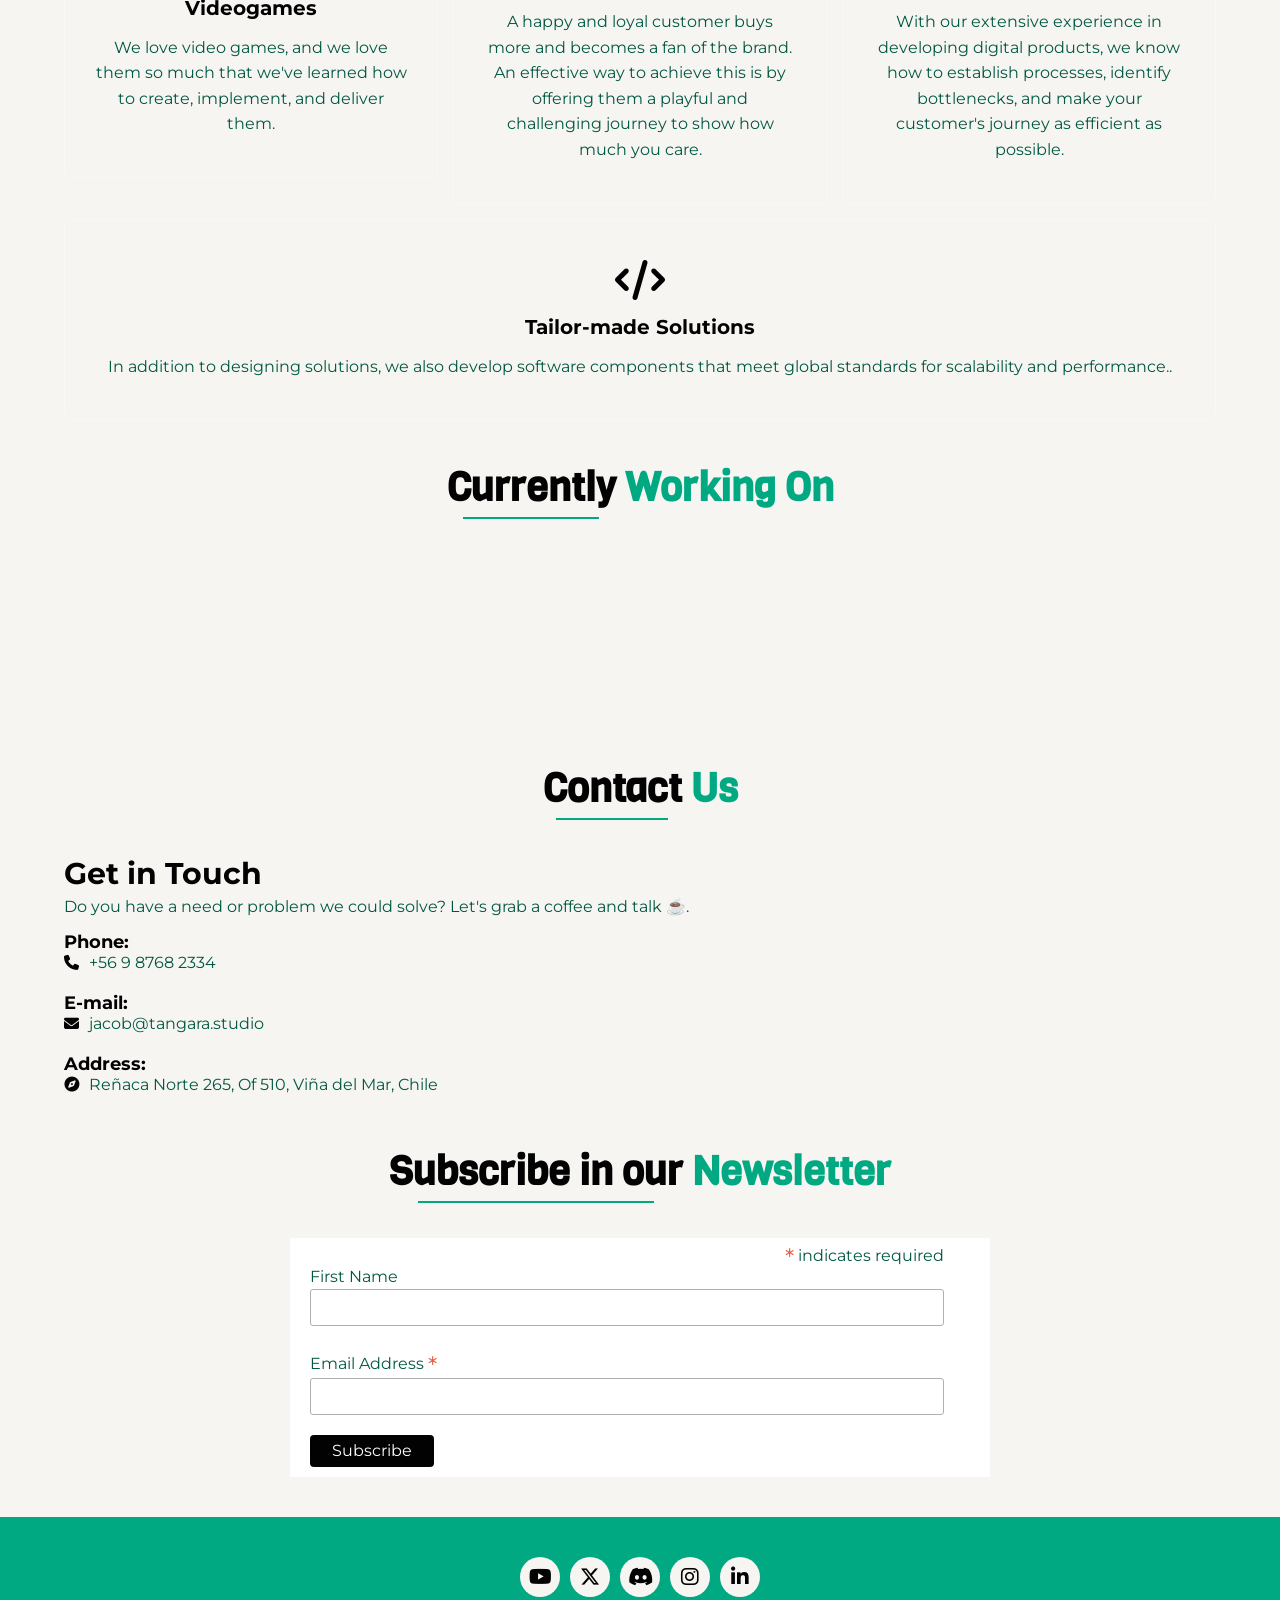
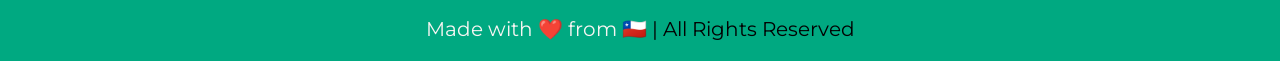
==== commit 020b38c6: "Cambio de correo electrónico" ====
--- a/index.html
+++ b/index.html
@@ -215,7 +215,7 @@
                     <h4>E-mail:</h4>
                     <div class="detail">
                         <div class="fas fa-envelope"></div>
-                        <a href="mailto:hello@tangara.studio">hello@tangara.studio</a>
+                        <a href="mailto:jacob@tangara.studio">jacob@tangara.studio</a>
                     </div>
                 </div>
 
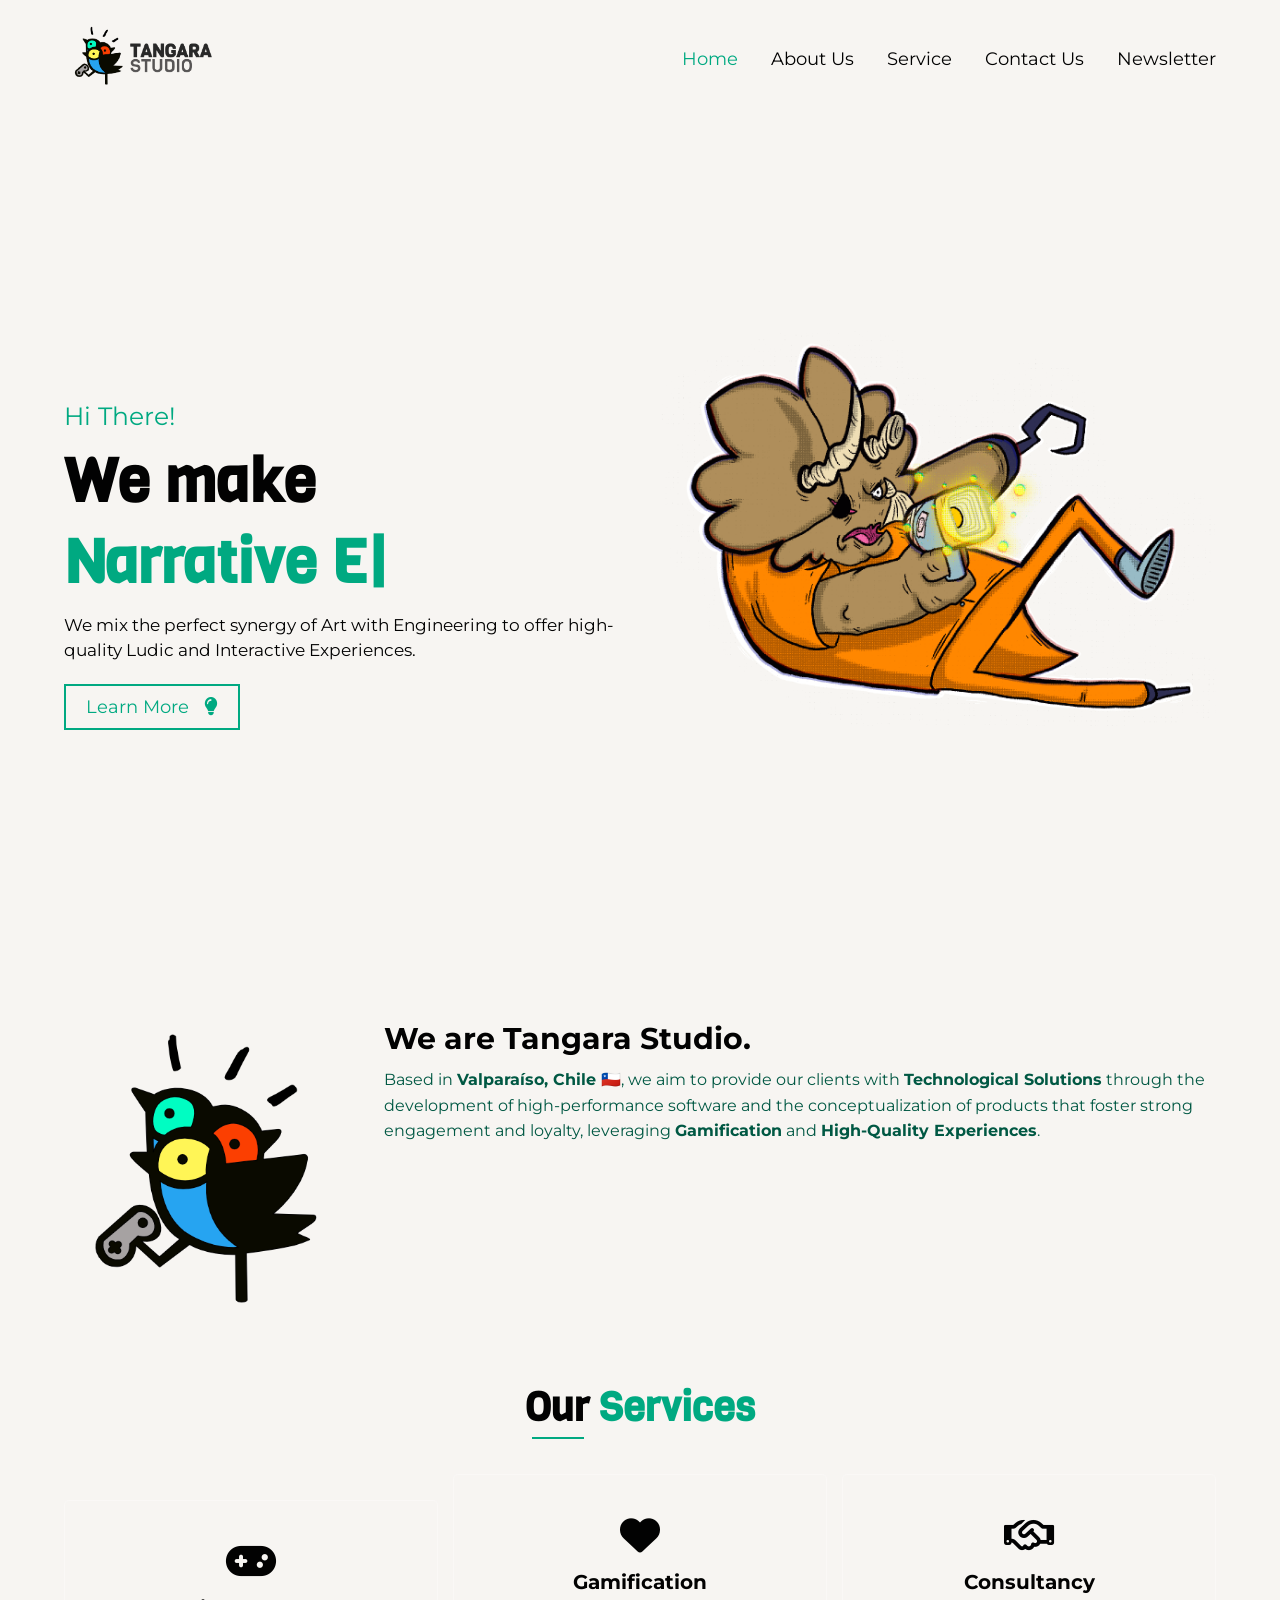
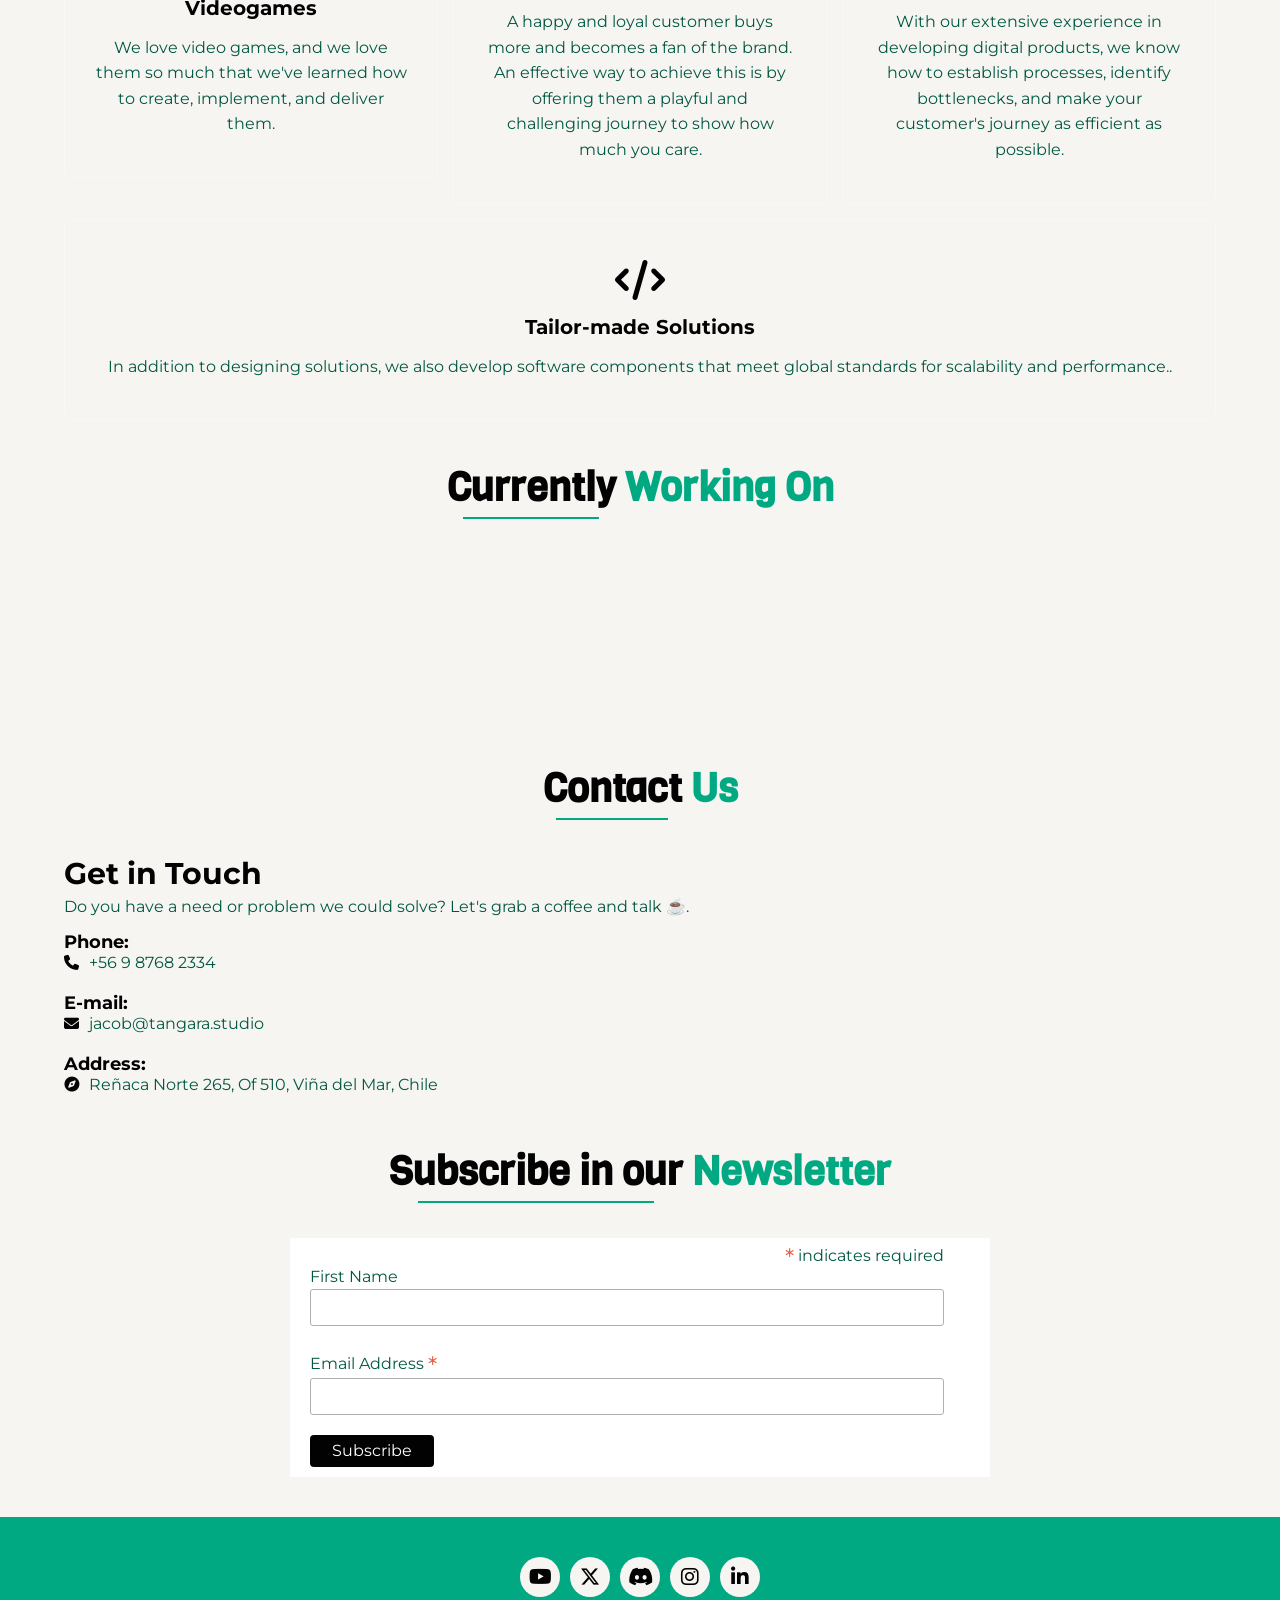
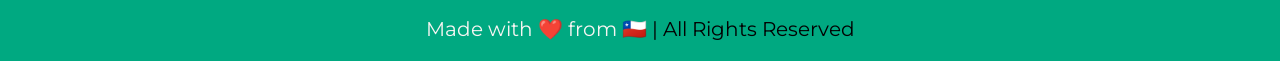
==== commit 972e3c79: "Inclusión de FavIcon" ====
--- a/index.html
+++ b/index.html
@@ -18,6 +18,8 @@
     <meta name="viewport" content="width=device-width, initial-scale=1.0">
     <meta name="description" content="We mix the perfect synergy of Art with Engineering to offer high-quality Ludic and Interactive Experiences.">
 
+
+
     <!-- Title -->
     <title>Tangara Studio</title>
 
@@ -34,6 +36,12 @@
     <!-- Custom Stylesheets -->
     <link rel="stylesheet" href="assets/css/main.css" />
     <link rel="stylesheet" href="assets/css/responsive.css" />
+
+    <!-- FavIcon -->
+    <link rel="apple-touch-icon" sizes="180x180" href="/favicon/apple-touch-icon.png">
+    <link rel="icon" type="image/png" sizes="32x32" href="/favicon/favicon-32x32.png">
+    <link rel="icon" type="image/png" sizes="16x16" href="/favicon/favicon-16x16.png">
+    <link rel="manifest" href="/favicon/site.webmanifest">
 
 </head>
 
--- a/assets/css/main.css
+++ b/assets/css/main.css
@@ -33,6 +33,8 @@
 
     --titles-font-family: "Viga", sans-serif;
     --font-family: "Montserrat", sans-serif;
+
+    --min-width: 390
 }
 
 * {
@@ -649,7 +651,7 @@
     width: 80%;
     max-width: 700px;
     /* Máximo ancho */
-    min-width: 517px;
+    min-width: var(--min-width);
     /* Mínimo ancho */
 }
 
@@ -863,7 +865,7 @@
     margin-right: auto;
     max-width: 700px;
     /* Máximo ancho */
-    min-width: 517px;
+    min-width: var(--min-width);
     /* Mínimo ancho */
 }
 
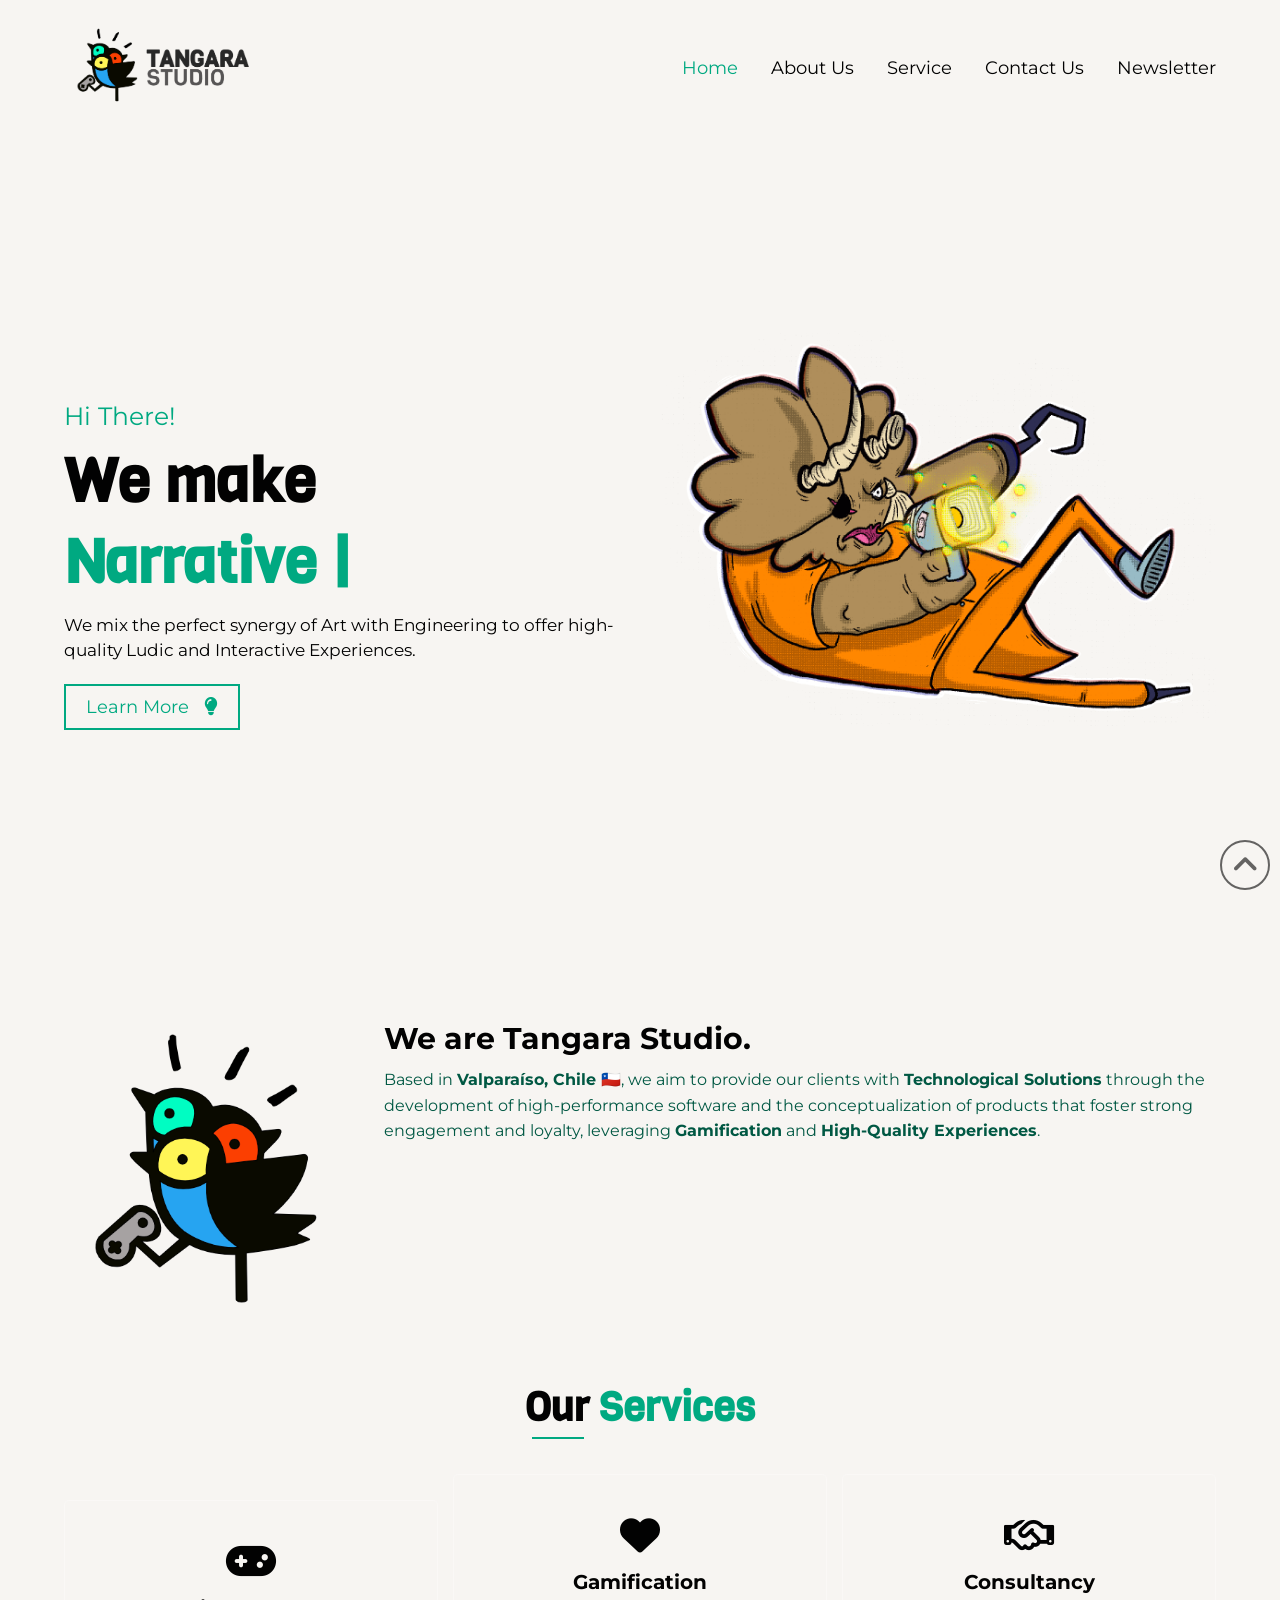
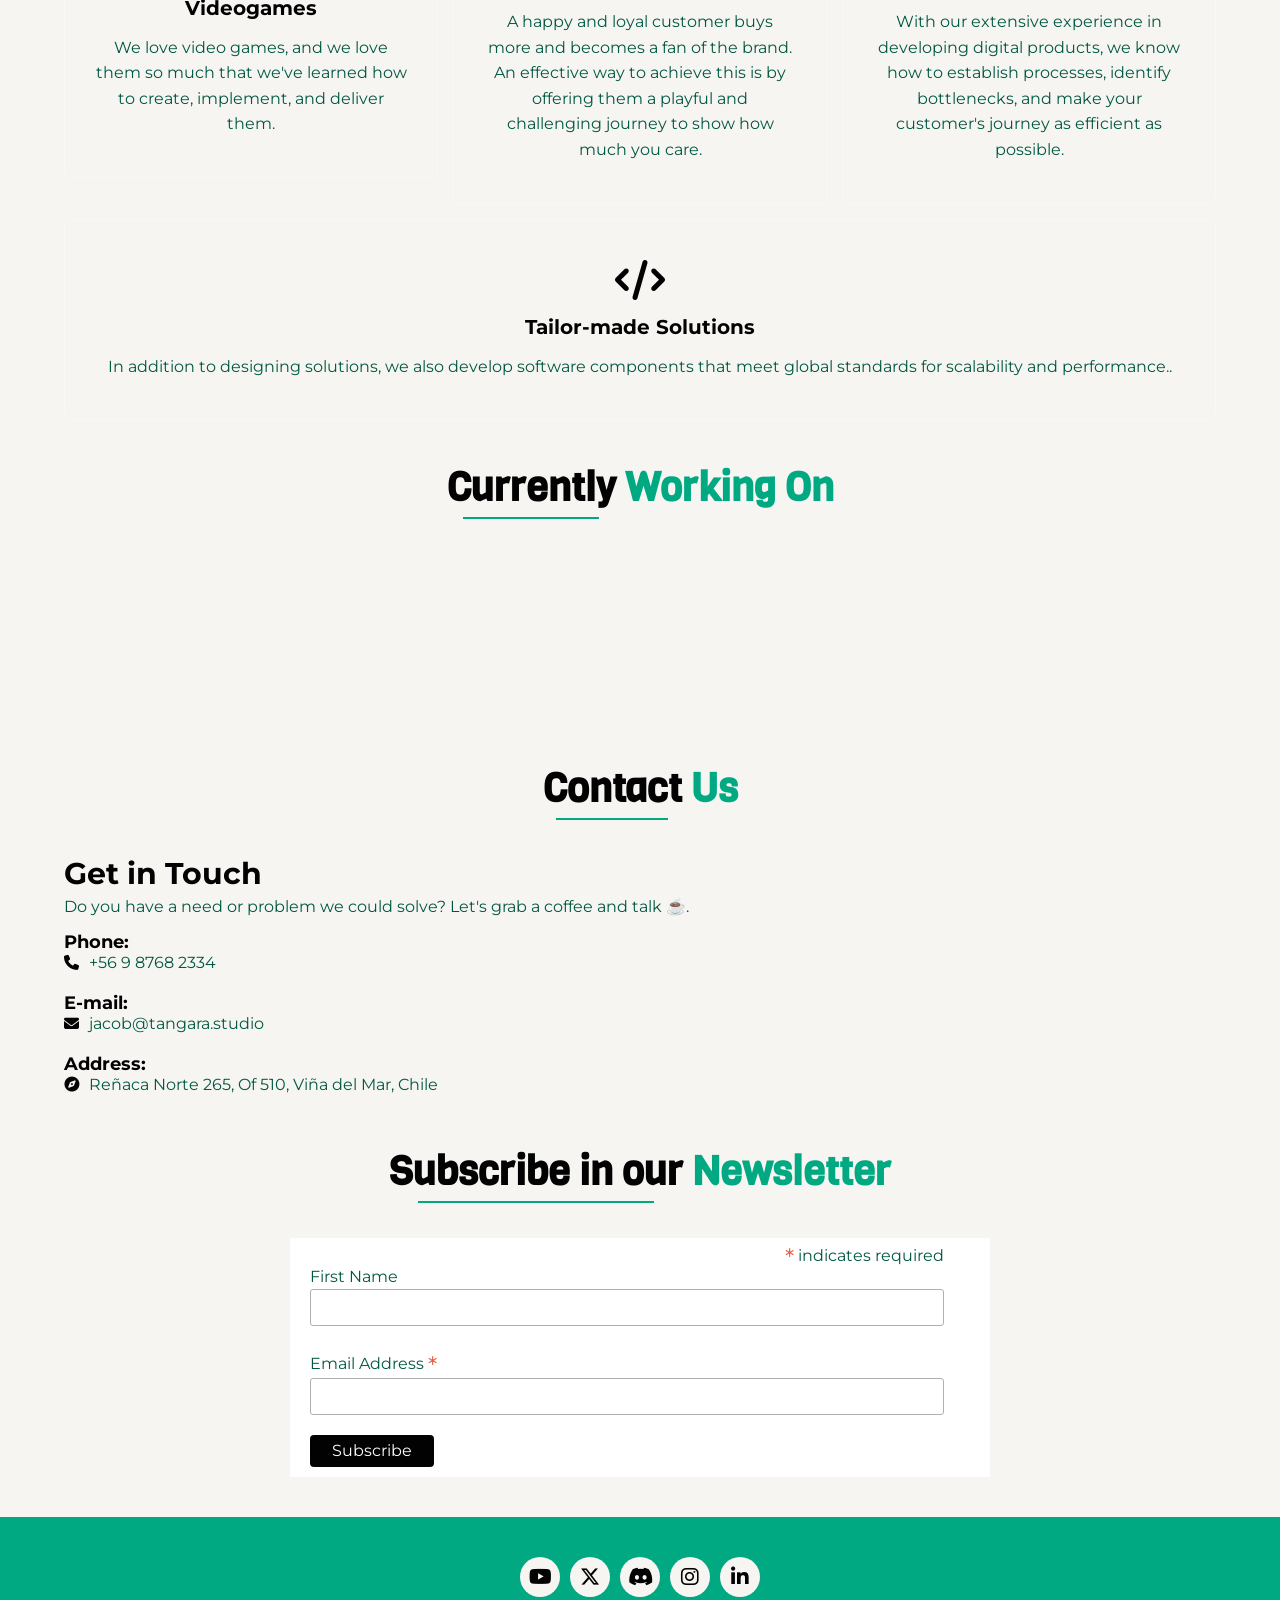
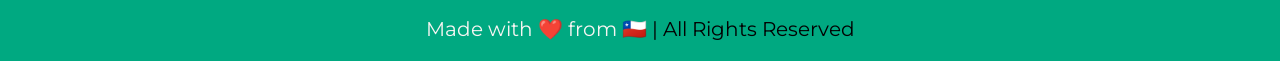
==== commit 34054825: "Modificación menor de index.html" ====
--- a/index.html
+++ b/index.html
@@ -37,11 +37,11 @@
     <link rel="stylesheet" href="assets/css/main.css" />
     <link rel="stylesheet" href="assets/css/responsive.css" />
 
-    <!-- FavIcon -->
-    <link rel="apple-touch-icon" sizes="180x180" href="/favicon/apple-touch-icon.png">
-    <link rel="icon" type="image/png" sizes="32x32" href="/favicon/favicon-32x32.png">
-    <link rel="icon" type="image/png" sizes="16x16" href="/favicon/favicon-16x16.png">
-    <link rel="manifest" href="/favicon/site.webmanifest">
+    <!-- Favicon -->
+    <link rel="apple-touch-icon" sizes="180x180" href="favicon/apple-touch-icon.png">
+    <link rel="icon" type="image/png" sizes="32x32" href="favicon/favicon-32x32.png">
+    <link rel="icon" type="image/png" sizes="16x16" href="favicon/favicon-16x16.png">
+    <link rel="manifest" href="favicon/site.webmanifest">
 
 </head>
 
@@ -62,7 +62,7 @@
         <!-- Logo -->
         <a class="logo" href="#home">
             <!-- <h2> Tangara Studio </h2>  -->
-            <img src="assets/images/Logos/alpha Tangara horizontal@2x.png" alt="logo" width="160" />
+            <img src="assets/images/Logos/alpha Tangara horizontal@2x.png" alt="logo" width="200" />
         </a>
         <!-- Logo End -->
 
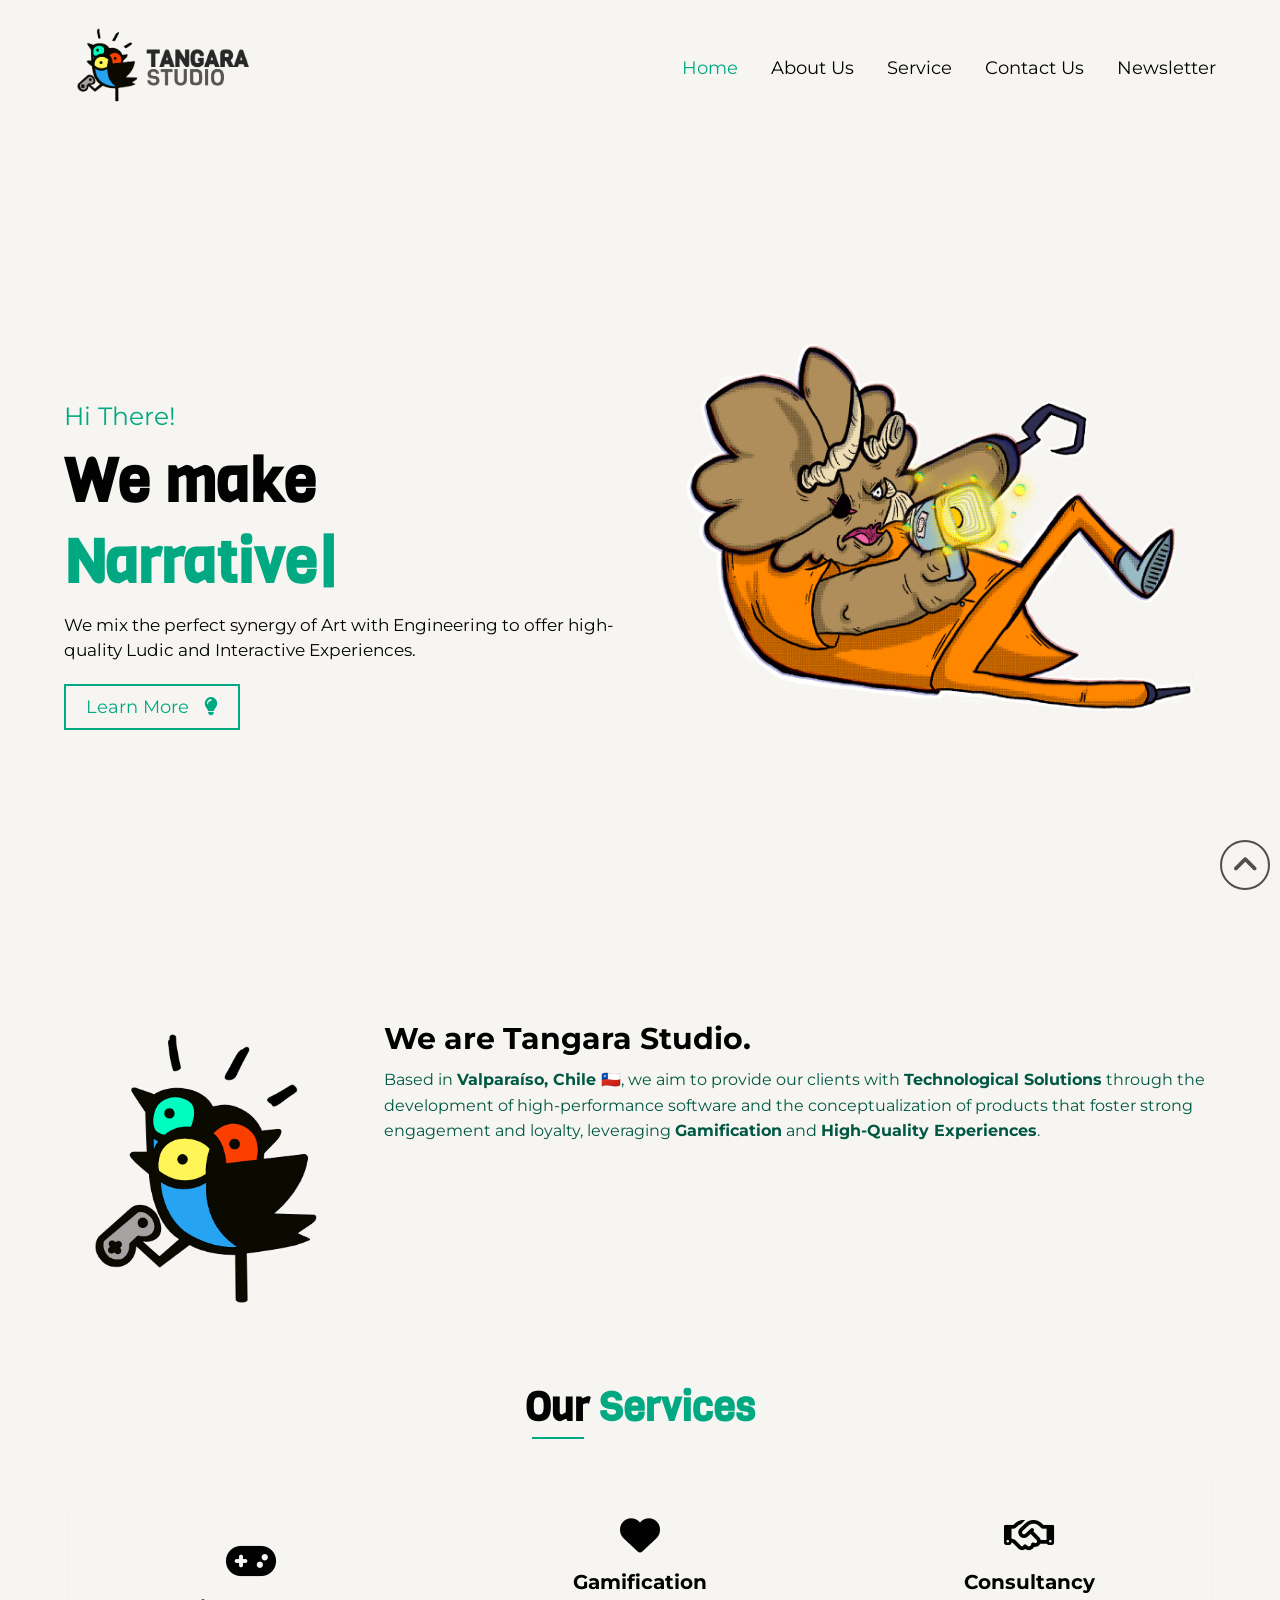
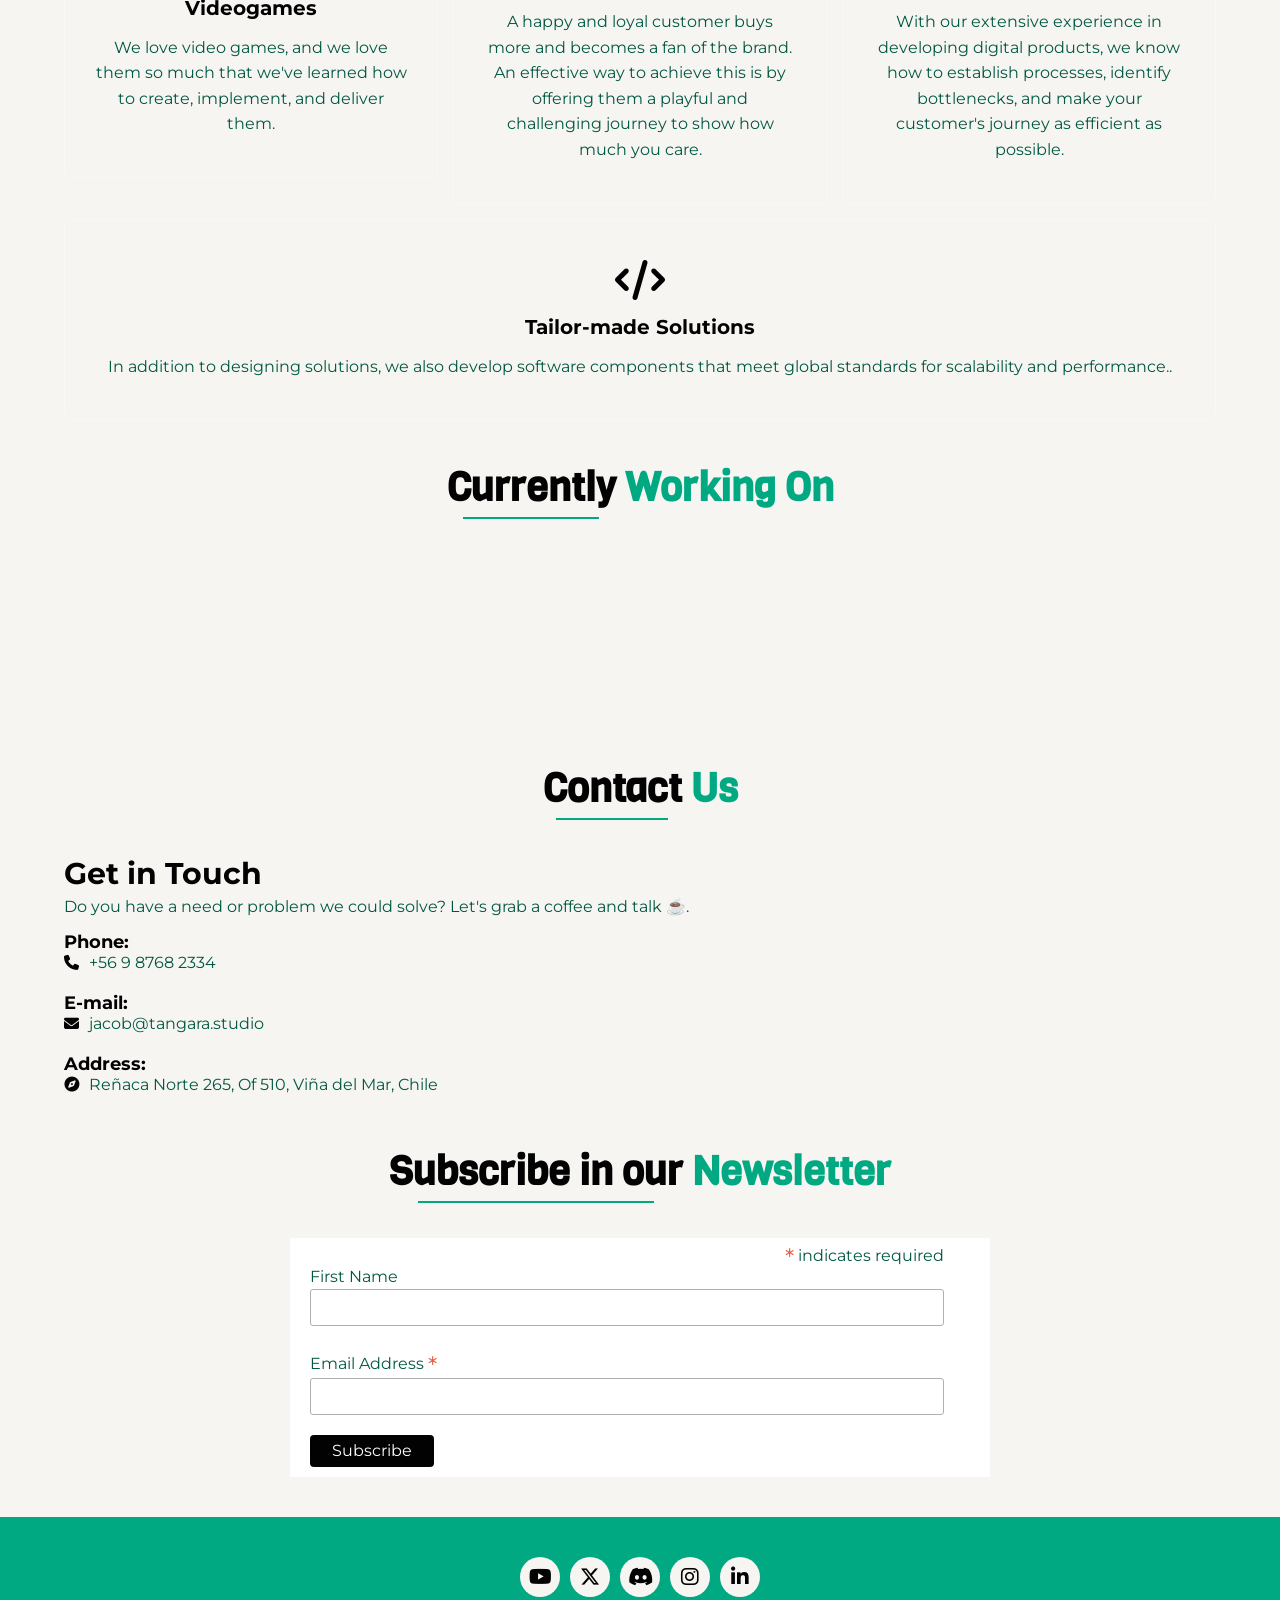
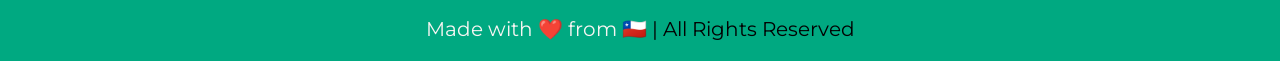
==== commit 7a471ffa: "Inclusión de tag para formulario de Mailchimp" ====
--- a/index.html
+++ b/index.html
@@ -16,7 +16,8 @@
     <meta charset="UTF-8">
     <meta http-equiv="X-UA-Compatible" content="IE=edge">
     <meta name="viewport" content="width=device-width, initial-scale=1.0">
-    <meta name="description" content="We mix the perfect synergy of Art with Engineering to offer high-quality Ludic and Interactive Experiences.">
+    <meta name="description"
+        content="We mix the perfect synergy of Art with Engineering to offer high-quality Ludic and Interactive Experiences.">
 
 
 
@@ -275,6 +276,7 @@
                                 <input type="email" name="EMAIL" class="required email" id="mce-EMAIL" value=""
                                     required="">
                             </div>
+                            <div hidden=""><input type="hidden" name="tags" value="17323"></div>
                             <div id="mce-responses" class="clear">
                                 <div class="response" id="mce-error-response" style="display: none;"></div>
                                 <div class="response" id="mce-success-response" style="display: none;"></div>
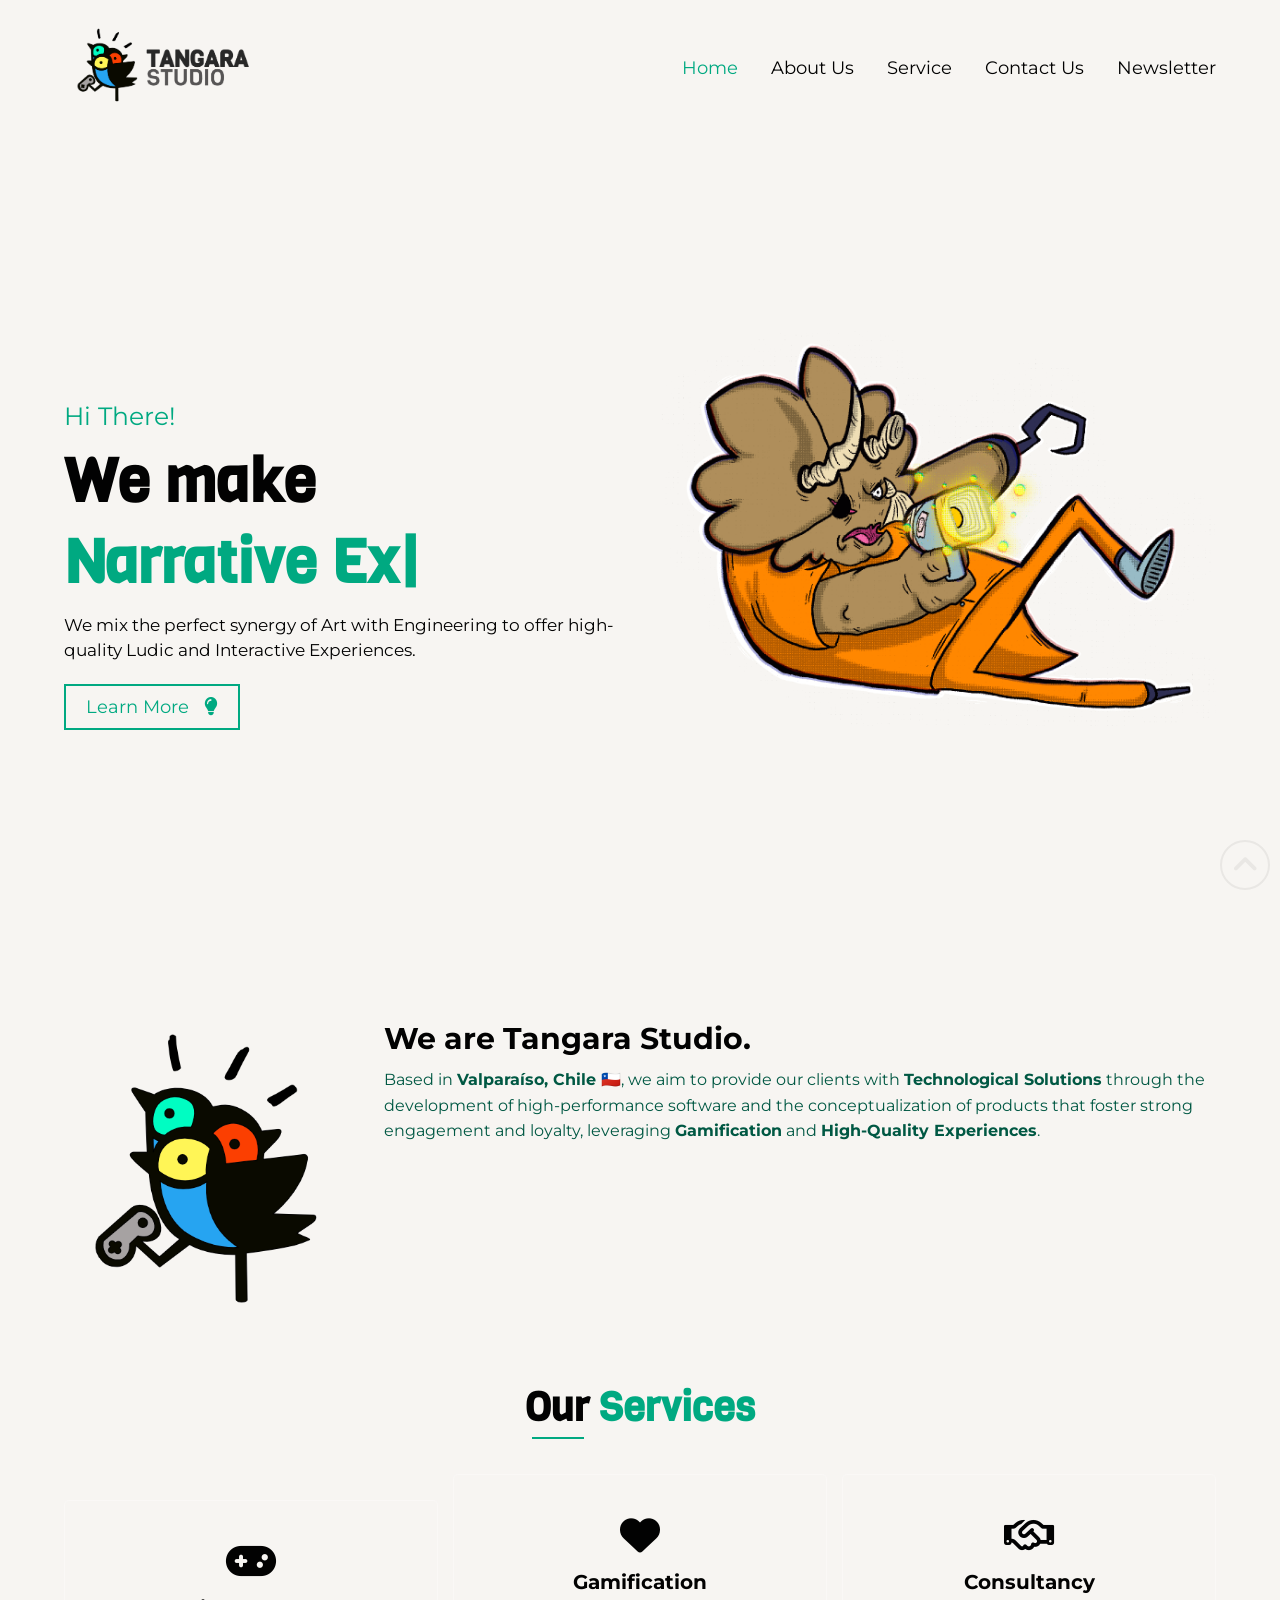
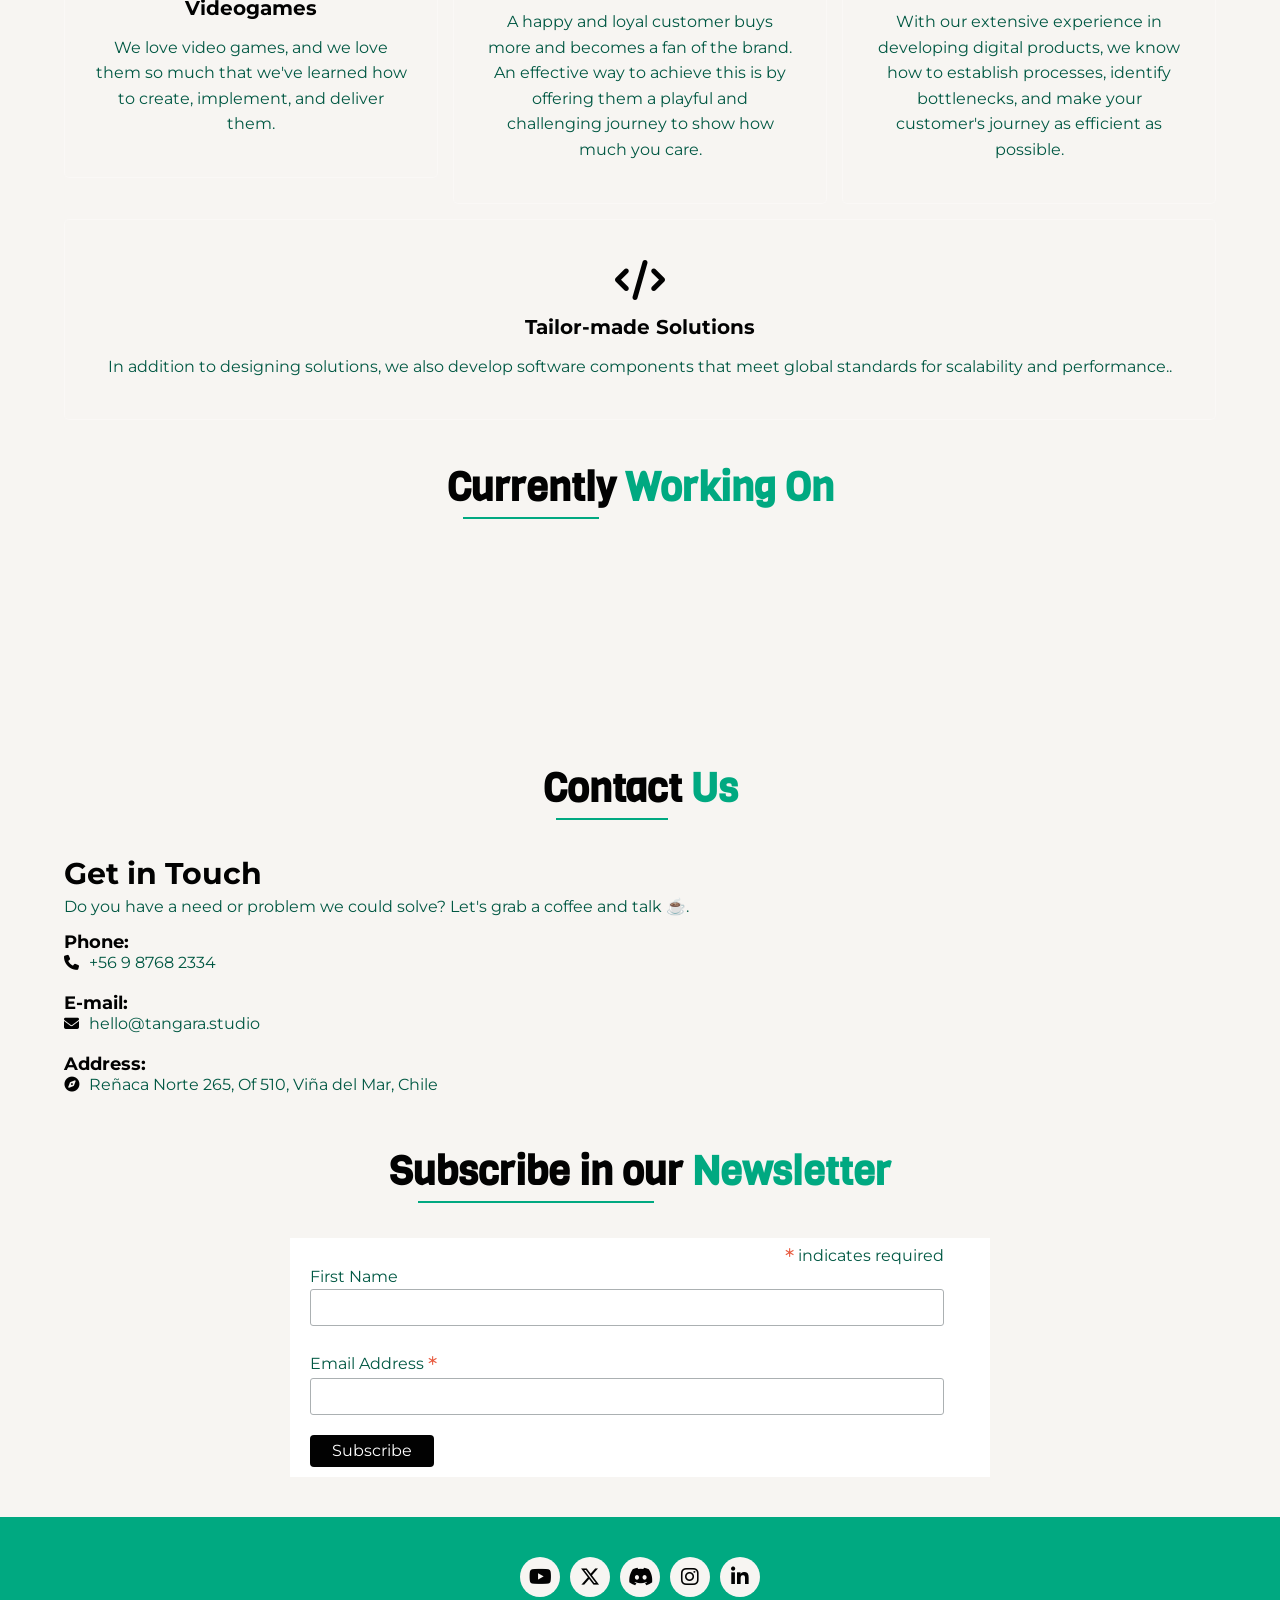
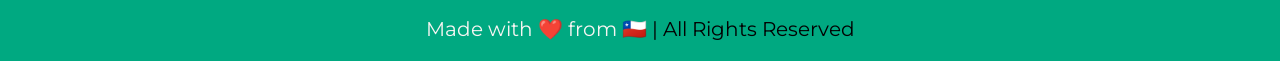
==== commit fe2336c6: "Actualización de correo electrónico de contacto" ====
--- a/index.html
+++ b/index.html
@@ -224,7 +224,7 @@
                     <h4>E-mail:</h4>
                     <div class="detail">
                         <div class="fas fa-envelope"></div>
-                        <a href="mailto:jacob@tangara.studio">jacob@tangara.studio</a>
+                        <a href="mailto:hello@tangara.studio">hello@tangara.studio</a>
                     </div>
                 </div>
 
